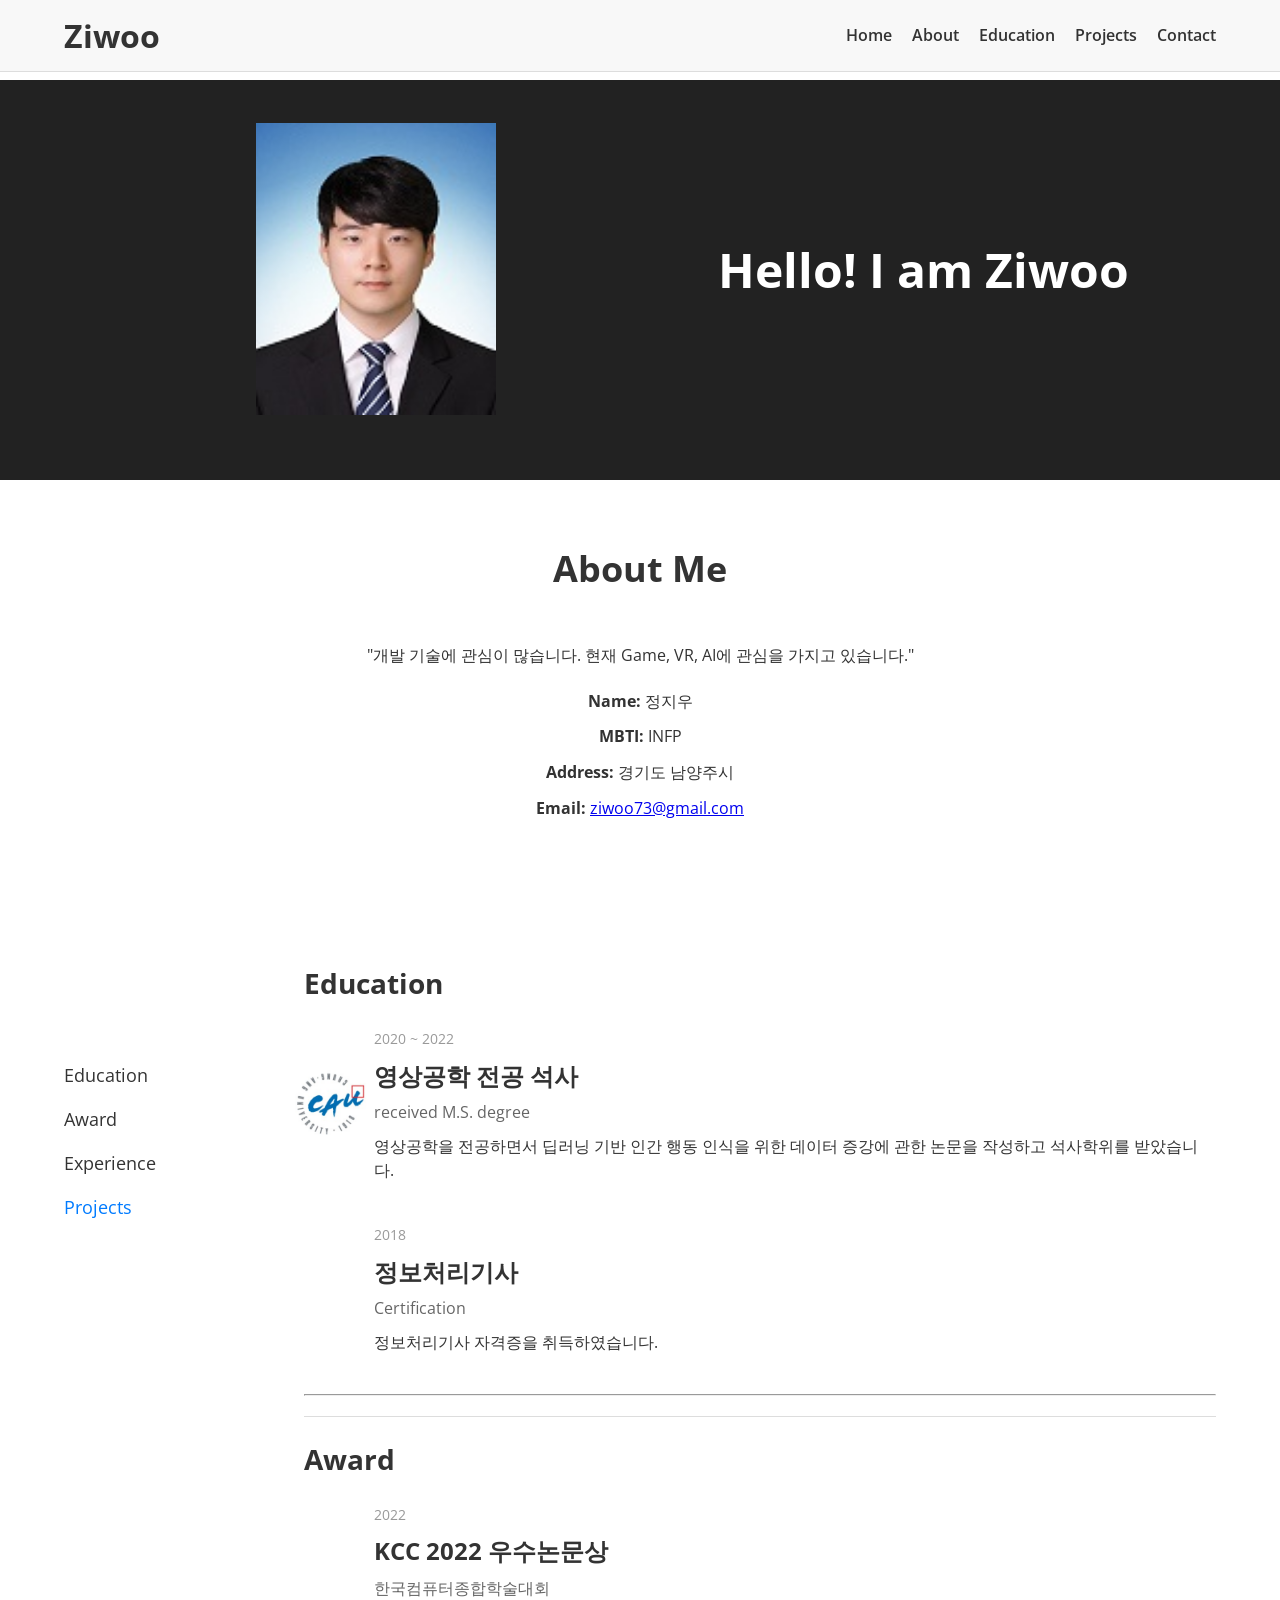
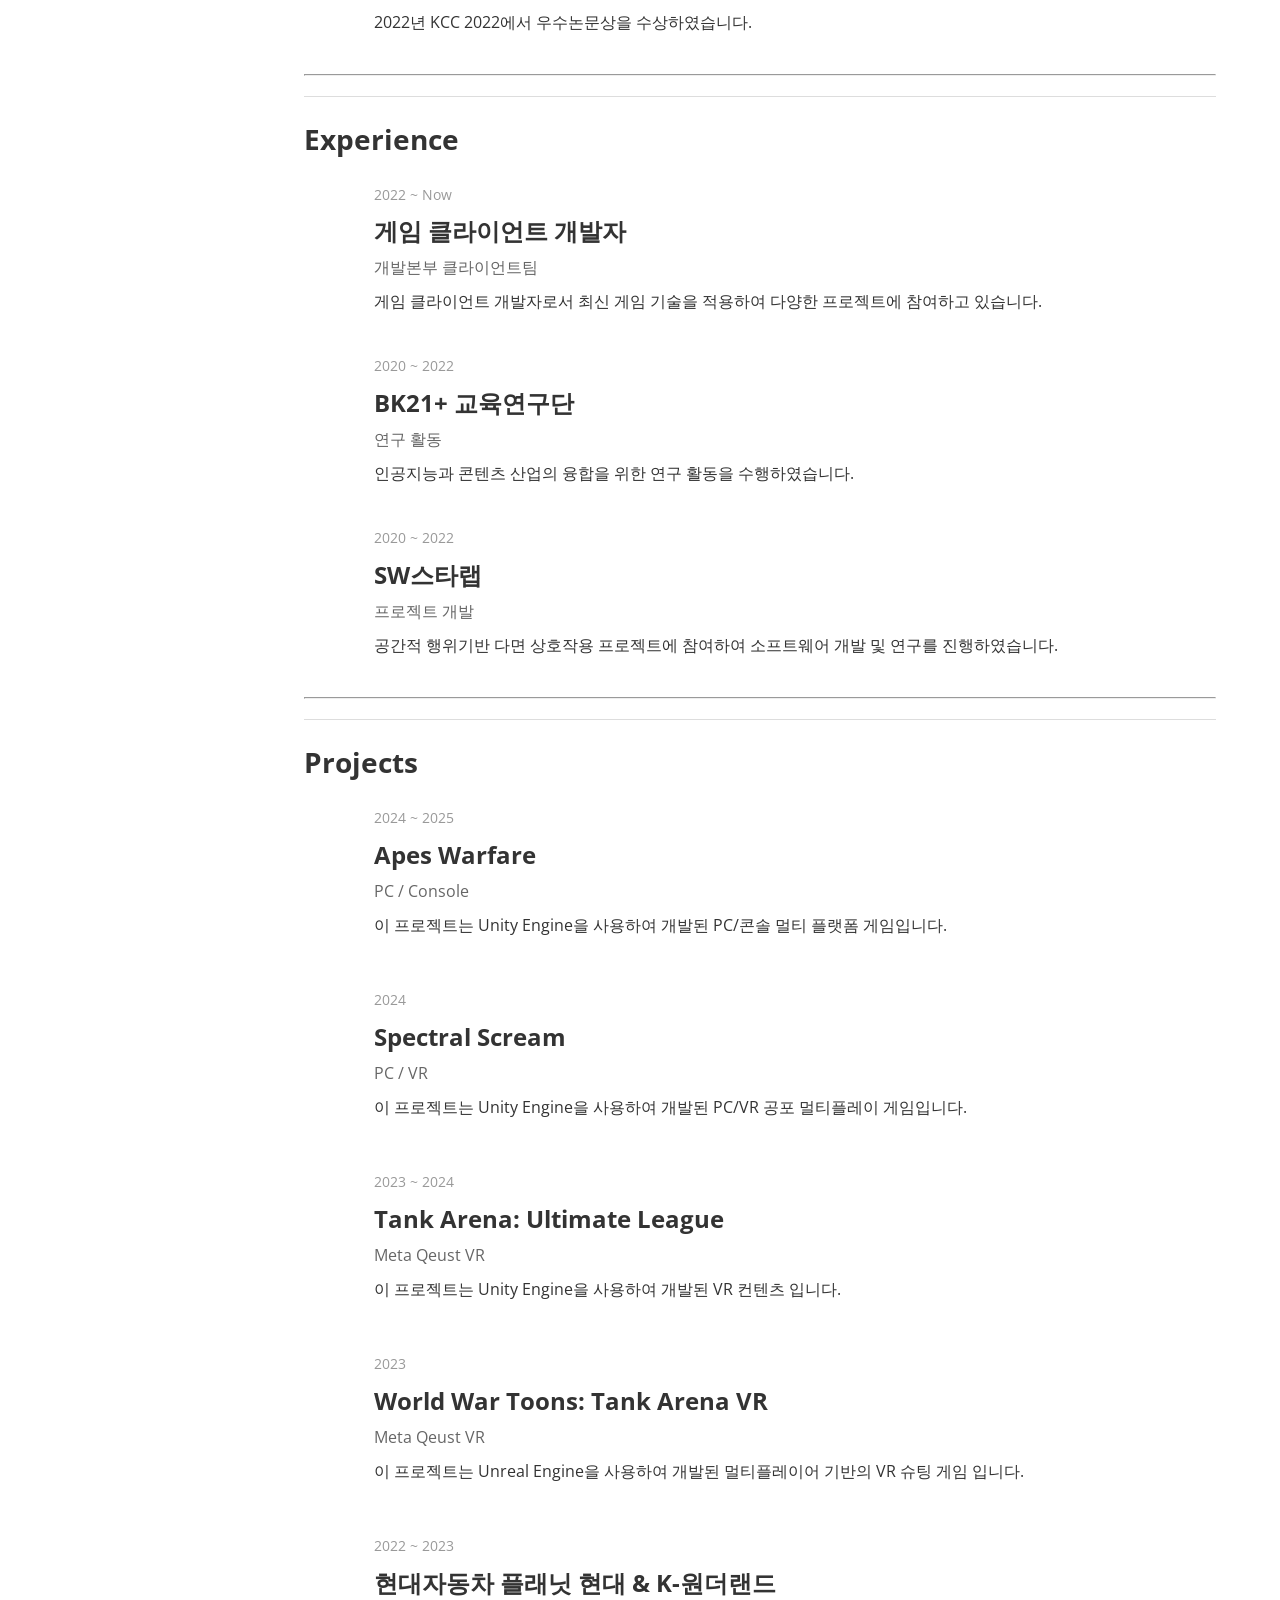
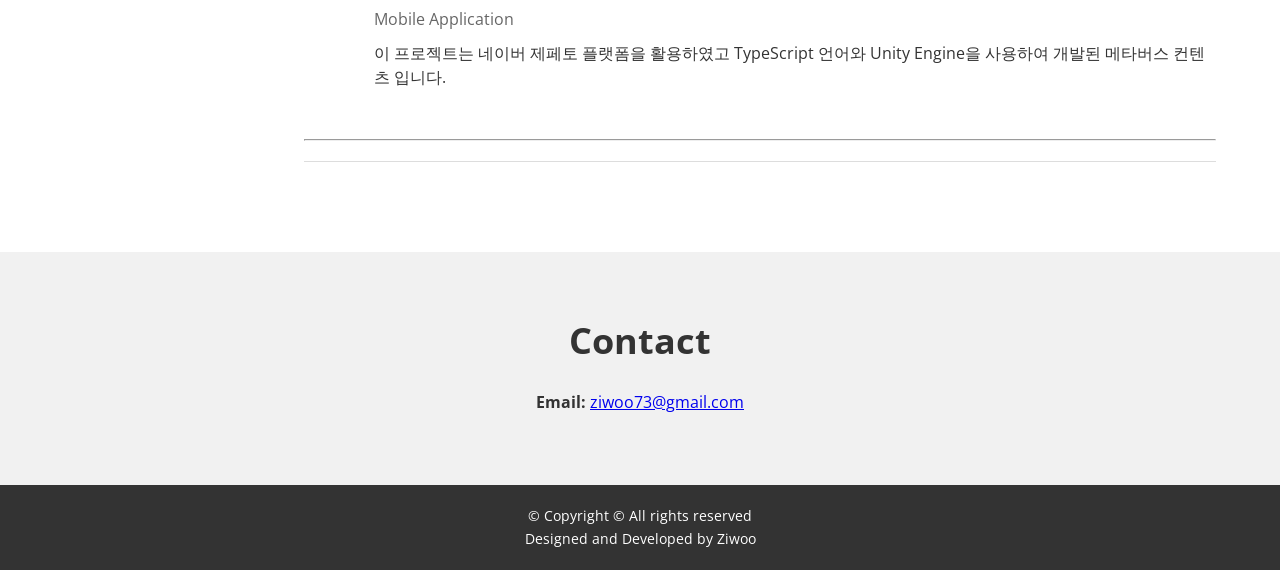
==== index.html @ ca77ef20 "123" ====
<!DOCTYPE html>
<html lang="ko">
<head>
  <meta charset="UTF-8">
  <meta name="viewport" content="width=device-width, initial-scale=1.0">
  <title>Ziwoo - Portfolio</title>
  <!-- Google Fonts -->
  <link href="https://fonts.googleapis.com/css2?family=Open+Sans:wght@400;600;700&display=swap" rel="stylesheet">
  <!-- CSS 파일 링크 -->
  <link rel="stylesheet" href="styles.css">
  <link rel="stylesheet" href="educationsidebar.css">
</head>
<body>
  <!-- 사이트 헤더 -->
  <header class="site-header">
  <div class="container header-container">
    <div class="logo">
      <a href="#home">Ziwoo</a>
    </div>
    <!-- 메뉴 버튼 -->
    <button id="menu-toggle" class="menu-toggle">☰</button>
    <nav class="site-nav">
      <ul>
        <li><a href="#home">Home</a></li>
        <li><a href="#about">About</a></li>
        <li><a href="#education">Education</a></li>
        <li><a href="#projects-content">Projects</a></li>
        <li><a href="#contact">Contact</a></li>
      </ul>
    </nav>
  </div>
</header>

  <!-- Hero 섹션 -->
  <section id="home" class="hero-section">
    <div class="container hero-container">
      <!-- 슬라이드 영역 -->
      <div class="slider" id="slider">
        <div class="slide-track">
          <div class="slide">
            <img src="images/img1.jpg" alt="Slide 1">
          </div>
          <div class="slide">
            <img src="images/img2.jpg" alt="Slide 2">
          </div>
          <div class="slide">
            <img src="images/img1.jpg" alt="Slide 1">
          </div>
          <div class="slide">
            <img src="images/img2.jpg" alt="Slide 2">
          </div>
        </div>
      </div>
      <!-- 텍스트 영역 -->
      <div class="hero-text">
        <h1>Hello! I am Ziwoo</h1>
      </div>
    </div>
  </section>

  <!-- About 섹션 -->
  <section id="about" class="about-section">
    <div class="container">
      <h2>About Me</h2>
      <p>
        <br>
        "개발 기술에 관심이 많습니다. 현재 Game, VR, AI에 관심을 가지고 있습니다."
      </p>
      <ul class="about-details">
        <li><strong>Name:</strong> 정지우</li>
        <li><strong>MBTI:</strong> INFP</li>
        <li><strong>Address:</strong> 경기도 남양주시</li>
        <li><strong>Email:</strong> <a href="mailto:ziwoo73@gmail.com">ziwoo73@gmail.com</a></li>
      </ul>
    </div>
  </section>


<!-- Education 섹션 -->
<section id="education" class="education-section">
  <div class="container resume-section">
    <!-- 왼쪽 사이드바 -->
    <div class="sidebar-wrapper">
    <aside class="sidebar">
      <ul class="nav">
        <li><a href="#education-content" class="active">Education</a></li>
        <li><a href="#award-content">Award</a></li>
        <li><a href="#experience-content">Experience</a></li>
        <!-- <li><a href="#skills-content">Skills</a></li> -->
        <li><a href="#projects-content">Projects</a></li>
      </ul>
    </aside>
  </div>
    <!-- 오른쪽 콘텐츠 영역 -->
    <div class="content">
      <!-- Education 내용 -->
      <div id="education-content" class="section-content active">
        <h3 class="section-title">Education</h3>
        
        <!-- 항목 1: 영상공학 전공 석사 (4줄 구성) -->
        <div class="education-item">
          <div class="education-icon">
            <img src="images/cau_logo.jpg" alt="">
            <i class="fa-solid fa-video"></i>
          </div>
          <div class="education-content">
            <span class="date">2020 ~ 2022</span>
            <h4>영상공학 전공 석사</h4>
            <p class="position">received M.S. degree</p>
            <p>
              영상공학을 전공하면서 딥러닝 기반 인간 행동 인식을 위한 데이터 증강에 관한 논문을 작성하고 석사학위를 받았습니다.
            </p>
          </div>
        </div>
        

        <!-- <div class="education-item">
          <div class="education-icon">
            <i class="fa-solid fa-certificate"></i>
          </div>
          <div class="education-content">
            <span class="date">2019</span>
            <h4>멀티미디어공학 학사</h4>
            <p class="position">received B.S. degree</p>
            <p>멀티미디어공학 학사 학위를 취득하였습니다다.</p>
          </div>
        </div> -->


        <!-- 항목 2: 정보처리기사 (4줄 구성) -->
        <div class="education-item">
          <div class="education-icon">
            <i class="fa-solid fa-certificate"></i>
          </div>
          <div class="education-content">
            <span class="date">2018</span>
            <h4>정보처리기사</h4>
            <p class="position">Certification</p>
            <p>정보처리기사 자격증을 취득하였습니다.</p>
          </div>
        </div>

       

        <hr class="section-divider">
      </div>
      
      <!-- Award 내용 (4줄 구성) -->
      <div id="award-content" class="section-content">
        <h3 class="section-title">Award</h3>
        <div class="award-item">
          <div class="award-icon">
            <i class="fa-solid fa-award"></i>
          </div>
          <div class="award-content">
            <span class="date">2022</span>
            <h4>KCC 2022 우수논문상</h4>
            <p class="position">한국컴퓨터종합학술대회</p>
            <p>2022년 KCC 2022에서 우수논문상을 수상하였습니다.</p>
          </div>
        </div>
        <hr class="section-divider">
      </div>
      
      <!-- Experience 내용 (각 항목 4줄 구성) -->
      <div id="experience-content" class="section-content">
        <h3 class="section-title">Experience</h3>
        
        <!-- 항목 1: 게임 클라이언트 개발자 -->
        <div class="experience-item">
          <div class="experience-icon">
            <i class="fa-solid fa-briefcase"></i>
          </div>
          <div class="experience-content">
            <span class="date">2022 ~ Now</span>
            <h4>게임 클라이언트 개발자</h4>
            <p class="position">개발본부 클라이언트팀</p>
            <p>게임 클라이언트 개발자로서 최신 게임 기술을 적용하여 다양한 프로젝트에 참여하고 있습니다.</p>
          </div>
        </div>
        
        <!-- 항목 2: BK21+ 인공지능-콘텐츠 미래산업 교육연구단 -->
        <div class="experience-item">
          <div class="experience-icon">
            <i class="fa-solid fa-lightbulb"></i>
          </div>
          <div class="experience-content">
            <span class="date">2020 ~ 2022</span>
            <h4>BK21+ 교육연구단</h4>
            <p class="position">연구 활동</p>
            <p>인공지능과 콘텐츠 산업의 융합을 위한 연구 활동을 수행하였습니다.</p>
          </div>
        </div>
        
        <!-- 항목 3: SW스타랩 -->
        <div class="experience-item">
          <div class="experience-icon">
            <i class="fa-solid fa-code"></i>
          </div>
          <div class="experience-content">
            <span class="date">2020 ~ 2022</span>
            <h4>SW스타랩</h4>
            <p class="position">프로젝트 개발</p>
            <p>공간적 행위기반 다면 상호작용 프로젝트에 참여하여 소프트웨어 개발 및 연구를 진행하였습니다.</p>
          </div>
        </div>
        <hr class="section-divider">
      </div>
      
      <!-- Skills 내용 -->
      <!-- <div id="skills-content" class="section-content">
        <h3 class="section-title">Skills</h3>
        <p>Skills 내용 채워넣기...</p>
        <hr class="section-divider">
      </div> -->
      
      <!-- Projects 내용 (임시 프로젝트 항목 5개, 각 4줄 구성) -->
      <div id="projects-content" class="section-content">
        <h3 class="section-title">Projects</h3>
        
        <!-- 프로젝트 1 -->
<div class="project-item">
  <div class="project-icon">
    <!-- <img src="images/cau_logo.jpg" alt="Project 1"> -->
  </div>
  <div class="project-content">
    <span class="date">2024 ~ 2025</span>
    <h4>Apes Warfare</h4>
    <p class="position">PC / Console</p>
    <p>이 프로젝트는 Unity Engine을 사용하여 개발된 PC/콘솔 멀티 플랫폼 게임입니다.</p>
  </div>
</div>

<!-- 프로젝트 2 -->
<div class="project-item">
  <div class="project-icon">
    <!-- <img src="images/cau_logo.jpg" alt="Project 2"> -->
  </div>
  <div class="project-content">
    <span class="date">2024</span>
    <h4>Spectral Scream</h4>
    <p class="position">PC / VR</p>
    <p>이 프로젝트는 Unity Engine을 사용하여 개발된 PC/VR 공포 멀티플레이 게임입니다.</p>
  </div>
</div>

<!-- 프로젝트 3 -->
<div class="project-item">
  <div class="project-icon">
    <!-- <img src="images/cau_logo.jpg" alt="Project 3"> -->
  </div>
  <div class="project-content">
    <span class="date">2023 ~ 2024</span>
    <h4>Tank Arena: Ultimate League</h4>
    <p class="position">Meta Qeust VR</p>
    <p>이 프로젝트는 Unity Engine을 사용하여 개발된 VR 컨텐츠 입니다.</p>
  </div>
</div>

<!-- 프로젝트 4 -->
<div class="project-item">
  <div class="project-icon">
    <!-- <img src="images/cau_logo.jpg" alt="Project 4"> -->
  </div>
  <div class="project-content">
    <span class="date">2023</span>
    <h4>World War Toons: Tank Arena VR</h4>
    <p class="position">Meta Qeust VR</p>
    <p>이 프로젝트는 Unreal Engine을 사용하여 개발된 멀티플레이어 기반의 VR 슈팅 게임 입니다.</p>
  </div>
</div>

<!-- 프로젝트 5 -->
<div class="project-item">
  <div class="project-icon">
    <!-- <img src="images/cau_logo.jpg" alt="Project 5"> -->
  </div>
  <div class="project-content">
    <span class="date">2022 ~ 2023</span>
    <h4>현대자동차 플래닛 현대 & K-원더랜드</h4>
    <p class="position">Mobile Application</p>
    <p>이 프로젝트는 네이버 제페토 플랫폼을 활용하였고 TypeScript 언어와 Unity Engine을 사용하여 개발된 메타버스 컨텐츠 입니다. </p>
  </div> 
</div>

 
        <hr class="section-divider">
      </div>
    </div>
  </div>
</section>





  <!-- Projects 섹션 -->

  <!-- <section id="projects" class="projects-section">
    <div class="container">
      <h2>Projects</h2>
      <article class="project-item">
        <h3>World War Toons : Tank Arena</h3>
        <p>프로젝트 개요 및 주요 역할 설명</p>
        <a href="https://tistory.com" target="_blank" class="project-link">자세히 보기</a>
      </article>
    </div>
  </section> -->

  <!-- Contact 섹션 -->
  <section id="contact" class="contact-section">
    <div class="container">
      <h2>Contact</h2>
      <ul class="contact-details">
        <li><strong>Email:</strong> <a href="mailto:ziwoo73@gmail.com">ziwoo73@gmail.com</a></li>
      </ul>
    </div>
  </section>

  <!-- 사이트 푸터 -->
  <footer class="site-footer">
    <div class="container">
      <p>&copy; Copyright © All rights reserved</p>
      <p>Designed and Developed by Ziwoo</p>
    </div>
  </footer>

  <!-- JavaScript 파일 링크 -->
  <script src="script.js"></script>
</body>
</html>
---- styles.css ----
/* HTML 부드러운 스크롤 */
html {
  scroll-behavior: smooth;
}

/* 기본 리셋 */
* {
  margin: 0;
  padding: 0;
  box-sizing: border-box;
}

body {
  font-family: 'Open Sans', sans-serif;
  line-height: 1.6;
  color: #333;
  background: #fff;
  padding-top: 80px; /* 헤더 높이에 맞게 조정 */

}

:root {
  --bg-color: #fff;
  --text-color: #333;
}
body.dark-mode {
  --bg-color: #333;
  --text-color: #fff;
}



/* 컨테이너: 너비 조정 및 중앙 정렬 */
.container {
  width: 90%;
  max-width: 1200px;
  margin: 0 auto;
}

/* 헤더 스타일 */
.site-header {
  position: fixed;
  top: 0;
  left: 0;
  width: 100%;
  z-index: 1000; /* 다른 요소 위에 표시하기 위해 충분한 z-index 값 지정 */

  background: #f8f8f8;
  padding: 10px 0;
  border-bottom: 1px solid #ddd;
}

.header-container {
  display: flex;
  align-items: center;
  justify-content: space-between;
}

.logo a {
  font-size: 32px; /* 홈 버튼 글씨 크기 증가 */
  font-weight: bold;
  color: #333;
  text-decoration: none;
}

.site-nav ul {
  list-style: none;
  display: flex;
  gap: 20px;
}

.site-nav ul li a {
  text-decoration: none;
  color: #333;
  font-weight: 600;
  transition: color 0.3s;
}

.site-nav ul li a:hover {
  color: #007BFF;
}

/* Hero 섹션 */
.hero-section {
  background: #222;
  height: 400px;  /* Hero 섹션 높이 */
  position: relative;
  overflow: hidden;
}

.hero-container {
  display: flex;
  align-items: center;
  justify-content: space-between;
  flex-wrap: wrap;
  height: 100%;
}

.hero-wrap {
  position: relative;
  width: 100%;
  height: 100vh;           /* 뷰포트 높이 만큼 */
  background-size: cover;  /* 배경 이미지를 뷰포트에 맞게 확대/축소 */
  background-position: center;
  background-repeat: no-repeat;
}

.hero-wrap .overlay {
  position: absolute;
  top: 0;
  left: 0;
  width: 100%;
  height: 100%;
  background: rgba(0,0,0,0.5); /* 오버레이 효과, 필요에 따라 조정 */
}

.js-fullheight {
  height: 100vh; /* 스크립트로 설정되는 경우에도 전체 뷰포트 높이 적용 */
}



/* 슬라이더 영역 */
.slider {
  display: flex;
  align-items: center;    /* 수직 중앙 정렬 */
  width: 250px;
  height: 100%;           /* Hero 섹션 높이(500px)에 맞춤 */
  overflow: hidden;
  position: relative;
  margin: 0 auto;
}

/* 슬라이드 트랙: 4개의 슬라이드를 가로로 배치 */
.slide-track {
  display: flex;
  width: calc(300px * 4);
  transition: transform 0.5s ease-in-out;
}

/* 각 슬라이드 */
.slide {
  display: flex;
  align-items: center;   /* 세로 중앙 정렬 */
  width: 300px;
  height: 100%;
  flex-shrink: 0;
}




.slide img {
  display: block;
  width: 80%;
  height: 80%;
  object-fit: cover;  /* 이미지 비율 유지하며 영역 채움 */
}
 
/* Hero 텍스트 영역 */

.hero-text {
  flex: 1 1 45%;
  max-width: 45%;
  padding: 20px;
  /* 추가: 텍스트 영역 내부에서도 세로 중앙 정렬 */
  display: flex;
  flex-direction: column;
  justify-content: center;
  text-align: left; /* 필요하면 center로 변경 가능 */
  /* 만약 창이 작아져도 최소 높이를 유지하고 싶다면: */
  min-height: 300px;
}


.hero-text h1 {
  font-size: 48px;
  margin-bottom: 20px;
  color: #fff;
}

.hero-text p {
  font-size: 20px;
  color: #fff;
}

/* About 섹션 */
.about-section {
  padding: 60px 0;
  background: #fff;
}

.about-section h2 {
  font-size: 36px;
  margin-bottom: 20px;
  text-align: center;
}

.about-section p {
  text-align: center;
  max-width: 800px;
  margin: 0 auto 20px;
}

.about-details {
  list-style: none;
  margin-top: 20px;
  text-align: center;
}

.about-details li {
  margin-bottom: 10px;
}

/* Education 섹션 */


.education-section {
  padding: 10px 0;
  background: #fff;
}
.education-item {
  display: flex;
  margin-bottom: 40px;
}
.education-icon {
  flex: 0 0 50px;
  font-size: 32px;
  color: #007BFF;
  display: flex;
  align-items: center;
  justify-content: center;
  margin-right: 20px;
}
.education-content .date {
  font-size: 14px;
  color: #999;
}
.education-content h3 {
  margin: 5px 0;
  font-size: 24px;
}
.education-content .position {
  font-size: 16px;
  color: #666;
  margin-bottom: 10px;
}
.education-content p {
  font-size: 16px;
  line-height: 1.5;
}

/* Projects 섹션 */
.projects-section {
  padding: 60px 0;
  background: #fff;
  text-align: center;
}

.projects-section h2 {
  font-size: 36px;
  margin-bottom: 20px;
  text-align: center;
}

.project-item {
  margin-bottom: 40px;
}

.project-item h3 {
  margin-bottom: 10px;
}

.project-item p {
  margin-bottom: 10px;
}

.project-link {
  color: #007BFF;
  text-decoration: none;
  font-weight: bold;
  transition: color 0.3s;
}

.project-link:hover {
  color: #0056b3;
}

/* Contact 섹션 */
.contact-section {
  padding: 60px 0;
  background: #f1f1f1;
  text-align: center;
}

.contact-section h2 {
  font-size: 36px;
  margin-bottom: 20px;
  text-align: center;
}

.contact-details {
  list-style: none;
  margin: 0 auto;
  text-align: center;
}

.contact-details li {
  margin-bottom: 10px;
}

/* Footer 스타일 */
.site-footer {
  background: #333;
  color: #fff;
  text-align: center;
  padding: 20px 0;
  font-size: 14px;
}

.site-footer a {
  color: #fff;
  text-decoration: underline;
}

/* 토글 메뉴 */
.menu-toggle {
  display: none;
  background: none;
  border: none;
  font-size: 28px;
  cursor: pointer;
}

/* 반응형 디자인 */
@media (max-width: 768px) {
  .header-container {
    flex-direction: row;
    gap: 10px;
    align-items: center; /* 수직 중앙 정렬 추가 */
    justify-content: space-between; /* 좌우 정렬 */
  }
  .site-nav ul {
    display: none;
    flex-direction: column;
    align-items: center;
    background: #fff;
    position: absolute;
    top: 60px; /* 헤더 높이에 맞춰 조정 */
    right: 0;
    width: 200px; /* 필요에 따라 조정 */
    padding: 10px;
    box-shadow: 0 2px 5px rgba(0, 0, 0, 0.1);
  }
  .hero-container {
    flex-direction: column;
  }
  .slider, .hero-text {
    max-width: 100%;
    text-align: center;
  }
  .hero-text h1 {
    font-size: 36px;
  }
  .hero-text p {
    font-size: 18px;
  }

  .hero-wrap h1 {
    font-size: 28px; /* 모바일에 맞게 폰트 크기 조정 */
  }
  .hero-wrap h2 {
    font-size: 20px;
  }

  .site-nav ul {
    display: none;
    flex-direction: column;
    gap: 10px;
    background: #fff;
    position: absolute;
    top: 60px; /* 헤더 높이에 맞춰 조정 */
    right: 0;
    width: 200px; /* 필요에 따라 조정 */
    padding: 10px;
    box-shadow: 0 2px 5px rgba(0, 0, 0, 0.1);
  }
  
  /* 햄버거 버튼 보이기 */
  .menu-toggle {
    margin-left: auto; /* 버튼을 오른쪽으로 밀어냅니다 */

    display: block;
  }
  
  /* 메뉴 활성화 상태 */
  .site-nav ul.active {
    display: flex;
  }
}
---- educationsidebar.css ----
/* 전체 컨테이너 레이아웃 */
.resume-section {
  display: flex;
  gap: 40px;
  padding: 60px 0;
}

/* 왼쪽 사이드바 */
.sidebar {
  position: static;
  transition: top 0.5s ease;
}

.sidebar-wrapper {
  flex: 0 0 200px;
  position: relative;
  margin-top: 100px; /* 헤더 높이만큼 여백 추가 */
}

.sidebar .nav {
  list-style: none;
  padding: 0;
}

.sidebar .nav li {
  margin-bottom: 15px;
}

.sidebar .nav li a {
  text-decoration: none;
  font-size: 18px;
  color: #333;
  transition: color 0.3s;
}

.sidebar .nav li a.active,
.sidebar .nav li a:hover {
  color: #007BFF;
}


/* 오른쪽 콘텐츠 영역 */
.content {
  flex: 1;
}

/* 탭 전환을 위해 기본적으로 섹션 숨김 */
.section-content {
  border-bottom: 1px solid #ddd;
  padding-bottom: 20px;  /* 구분선 위에 여백 추가 */
  margin-bottom: 20px;   /* 아래 콘텐츠와의 간격 */
}

/* 활성화된 섹션 표시 */
.section-content.active {
  display: block;
}

/* Education, Award, Experience 등 공통 아이템 스타일 */
.education-item,
.award-item,
.experience-item,
.project-item {
  display: flex;
  align-items: flex-start;
  margin-bottom: 40px;
}

/* Education 아이콘, Award 아이콘, Experience 아이콘, Project 아이콘 */
/* .education-icon, */
.award-icon,
.experience-icon,
.project-icon {
  flex: 0 0 50px;
  font-size: 32px;
  color: #007BFF;
  display: flex;
  align-items: center;
  justify-content: center;
  margin-right: 20px;
}

.education-item {
  display: flex;
  align-items: center; /* ✅ 아이콘과 텍스트 수직 정렬 */
}

.education-icon {
  width: 100px; /* ✅ 너비 고정 */
  height: 100px; /* ✅ 높이 고정 */
  display: flex;
  align-items: center;
  justify-content: center;
  position: relative; /* ✅ 내부 아이콘과 이미지 정렬을 위한 상대 위치 */
  flex-shrink: 0; /* ✅ 부모 요소 크기 유지 (축소되지 않도록) */
}

.education-icon img {
  width: 80px; /* ✅ 로고 크기 증가 */
  height: auto; /* ✅ 원본 비율 유지 */
  position: absolute;
  top: 50%;
  left: 50%;
  transform: translate(-50%, -50%);
}

.education-icon i {
  font-size: 50px; /* ✅ 아이콘 크기 증가 */
  position: absolute;
  top: 50%;
  left: 50%;
  transform: translate(-50%, -50%);
}


/* 날짜, 제목, 기타 설명 스타일 */
/* Education, Award, Experience */
.education-content .date,
.award-content .date,
.experience-content .date {
  font-size: 14px;
  color: #999;
}

.education-content h4,
.award-content h4,
.experience-content h4 {
  margin: 5px 0;
  font-size: 24px;
}

.education-content .position,
.award-content .position,
.experience-content .position {
  font-size: 16px;
  color: #666;
  margin-bottom: 10px;
}

.education-content p,
.award-content p,
.experience-content p {
  font-size: 16px;
  line-height: 1.5;
}

/* Project 콘텐츠 스타일 */
.project-content .date {
  font-size: 14px;
  color: #999;
}

.project-content h4 {
  margin: 5px 0;
  font-size: 24px;
}

.project-content .position {
  font-size: 16px;
  color: #666;
  margin-bottom: 10px;
}

.project-content p {
  font-size: 16px;
  line-height: 1.5;
}

/* 섹션 타이틀 */
.section-title {
  font-size: 28px;
  margin-bottom: 20px;
  text-align: left;
}



@media (max-width: 768px) {
  /* resume-section의 flex 방향을 column으로 변경 */
  .resume-section {
    flex-direction: column;
  }
  /* 사이드바 래퍼를 먼저 나오도록 order 설정 및 폭 100% */
  .sidebar-wrapper {
    order: -1; /* 콘텐츠보다 먼저 나오도록 */
    width: 100%;
    margin-top: 0; /* 필요 시 조정 */
  }
  /* 콘텐츠 영역도 폭 100% */
  .content {
    width: 100%;
  }
  /* 모바일에서는 fixed 포지션 제거 (원래 문서 흐름대로) */
  .sidebar {
    position: static;
    top: auto;
  }
  .education-icon img {
    width: 60px;  /* ✅ 모바일에서는 더 작은 크기로 조정 */
    top: 15px;     /* ✅ 위치 조정 */
  }
}
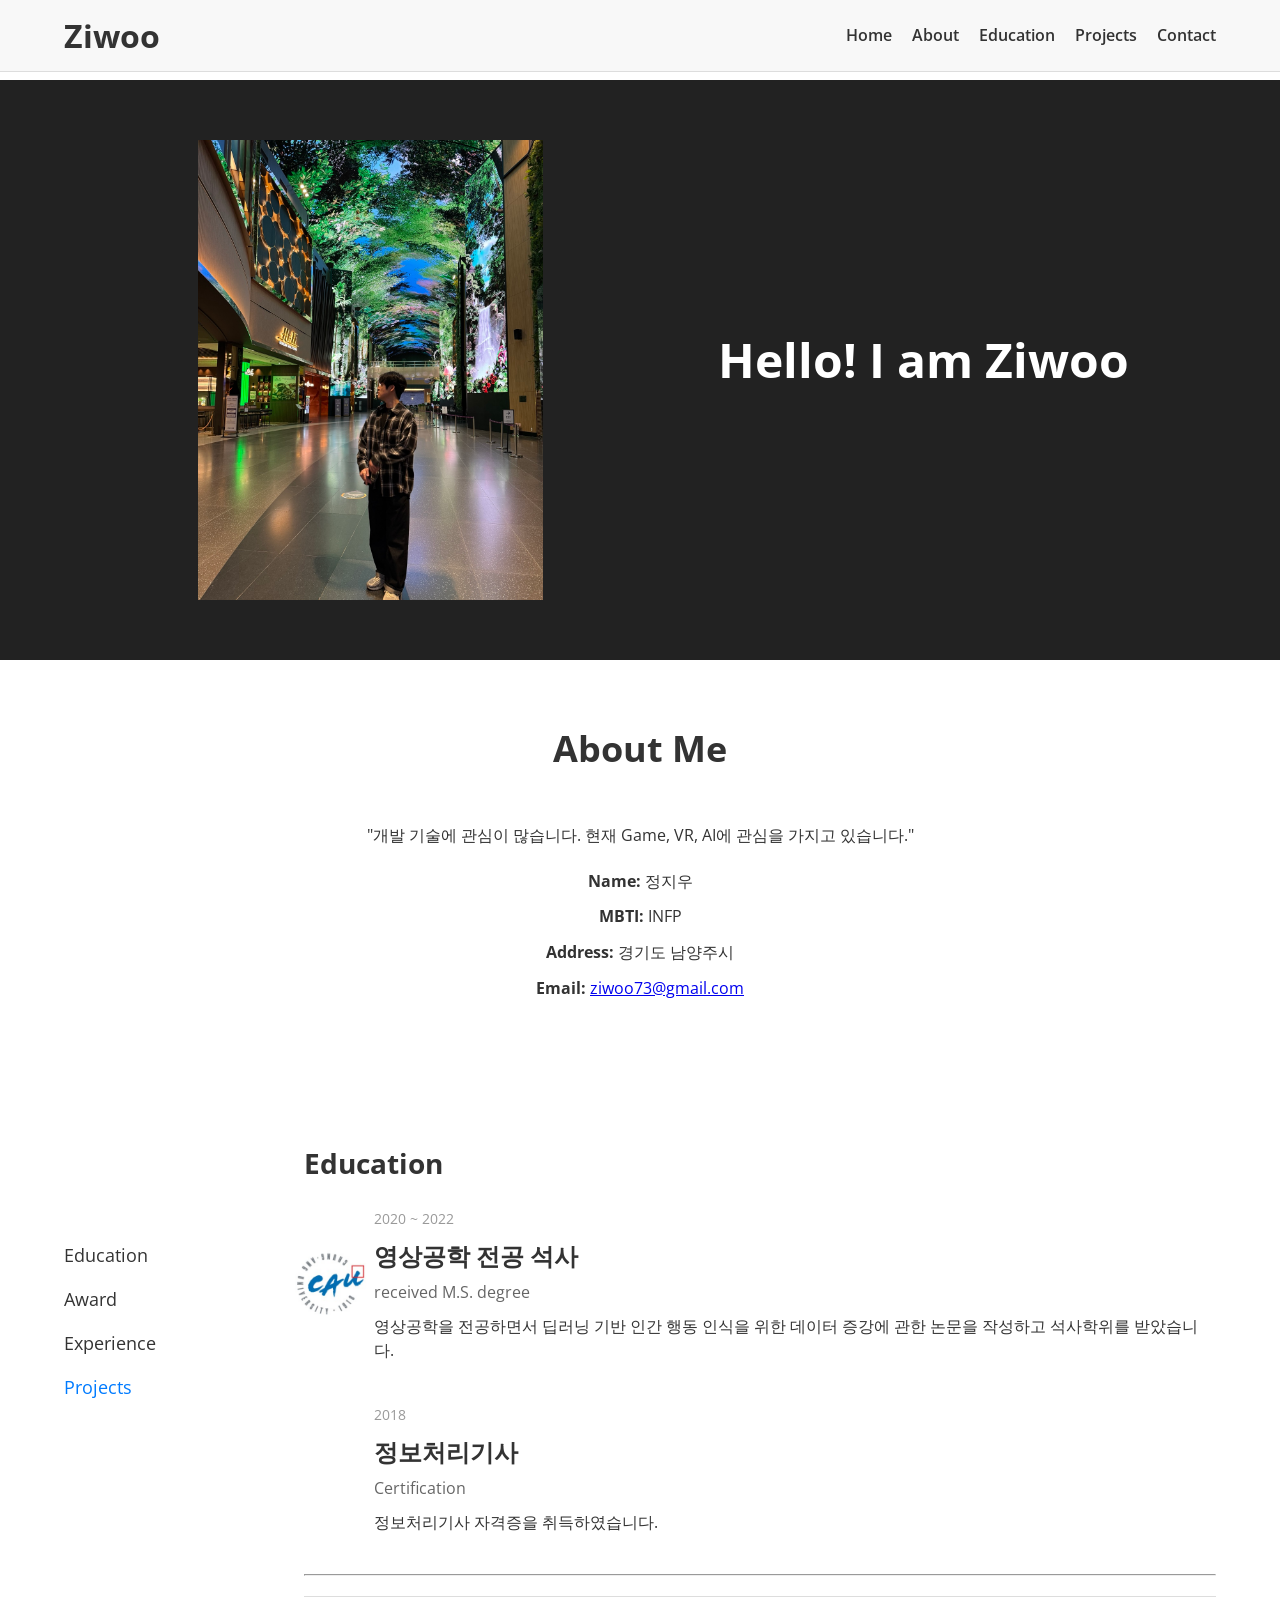
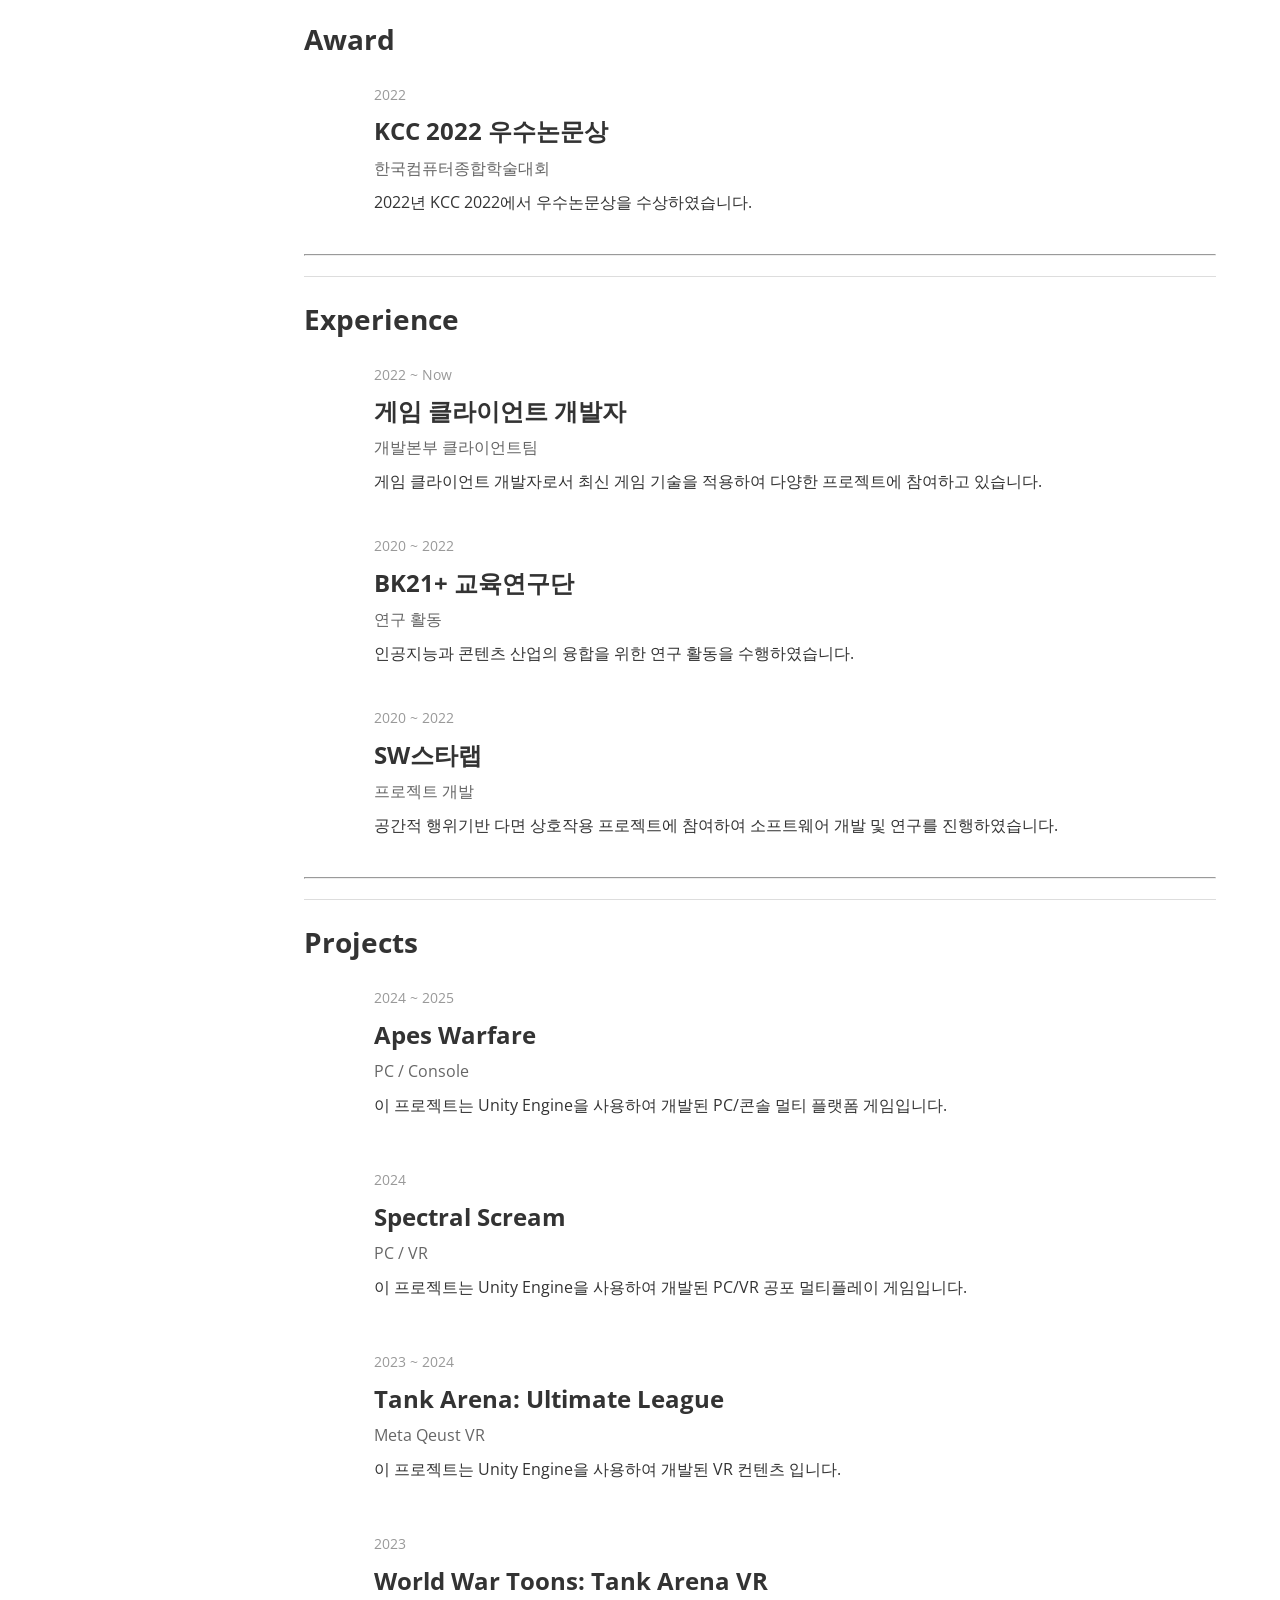
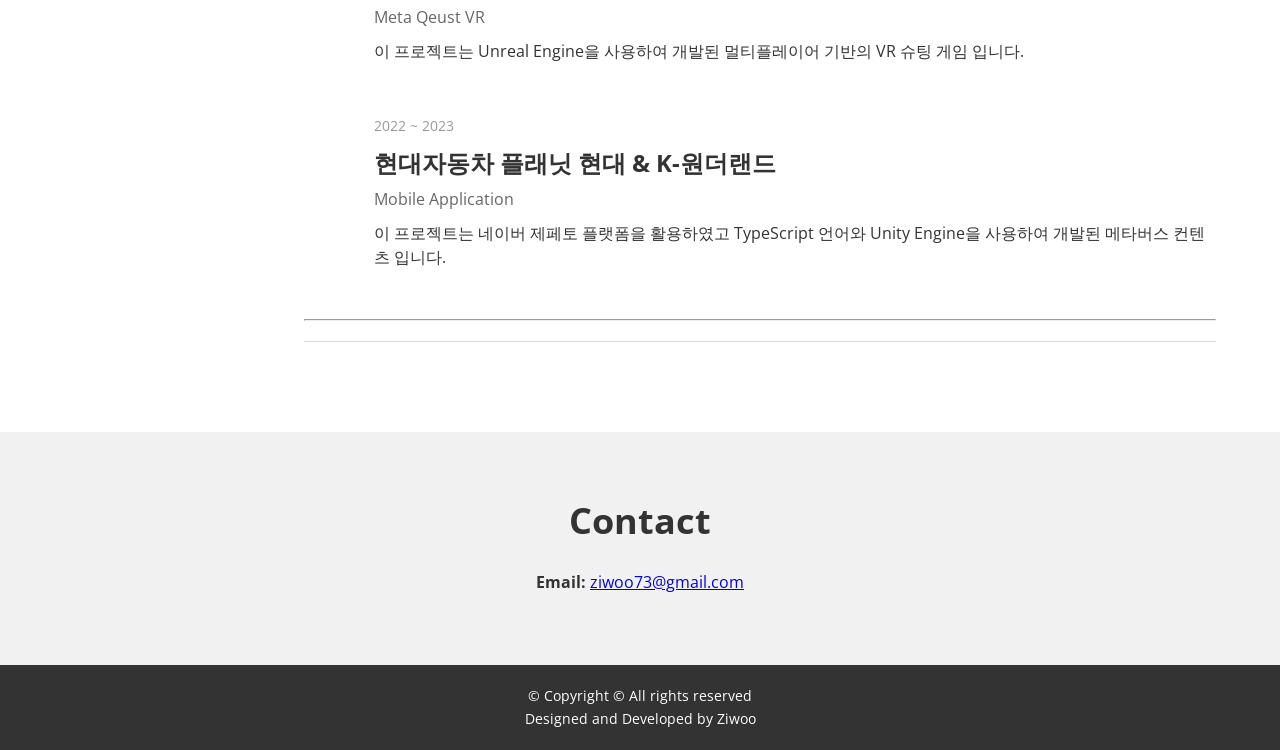
==== commit ebb9b673: "Update index.html changed img" ====
--- a/index.html
+++ b/index.html
@@ -38,16 +38,16 @@
       <div class="slider" id="slider">
         <div class="slide-track">
           <div class="slide">
-            <img src="images/img1.jpg" alt="Slide 1">
+            <img src="images/img3.jpg" alt="Slide 1">
           </div>
           <div class="slide">
-            <img src="images/img2.jpg" alt="Slide 2">
+            <img src="images/img4.jpg" alt="Slide 2">
           </div>
           <div class="slide">
-            <img src="images/img1.jpg" alt="Slide 1">
+            <img src="images/img3.jpg" alt="Slide 1">
           </div>
           <div class="slide">
-            <img src="images/img2.jpg" alt="Slide 2">
+            <img src="images/img4.jpg" alt="Slide 2">
           </div>
         </div>
       </div>
--- a/styles.css
+++ b/styles.css
@@ -83,9 +83,11 @@
 /* Hero 섹션 */
 .hero-section {
   background: #222;
-  height: 400px;  /* Hero 섹션 높이 */
+  min-height: 400px;  /* 최소 높이로 변경 */
+  height: auto;       /* 자동 높이 조정 */
   position: relative;
   overflow: hidden;
+  padding: 40px 0;    /* 상하 패딩 추가 */
 }
 
 .hero-container {
@@ -93,7 +95,8 @@
   align-items: center;
   justify-content: space-between;
   flex-wrap: wrap;
-  height: 100%;
+  min-height: 320px;  /* 최소 높이 설정 */
+  gap: 20px;          /* 요소 간 간격 추가 */
 }
 
 .hero-wrap {
@@ -123,38 +126,41 @@
 /* 슬라이더 영역 */
 .slider {
   display: flex;
-  align-items: center;    /* 수직 중앙 정렬 */
-  width: 250px;
-  height: 100%;           /* Hero 섹션 높이(500px)에 맞춤 */
+  align-items: center;
+  width: 400px; /* 웹 버전 너비 증가 */
+  height: 500px; /* 웹 버전 높이 증가 */
   overflow: hidden;
   position: relative;
   margin: 0 auto;
 }
 
-/* 슬라이드 트랙: 4개의 슬라이드를 가로로 배치 */
+/* 슬라이드 트랙 */
 .slide-track {
   display: flex;
-  width: calc(300px * 4);
+  position: relative;
+  left: 0;
+  height: 100%;
   transition: transform 0.5s ease-in-out;
 }
 
 /* 각 슬라이드 */
 .slide {
-  display: flex;
-  align-items: center;   /* 세로 중앙 정렬 */
-  width: 300px;
   height: 100%;
-  flex-shrink: 0;
-}
-
-
-
+  flex: 0 0 auto;
+  display: flex;
+  align-items: center;
+  justify-content: center;
+  padding: 10px;
+}
 
 .slide img {
-  display: block;
-  width: 80%;
-  height: 80%;
-  object-fit: cover;  /* 이미지 비율 유지하며 영역 채움 */
+  max-width: calc(100% - 20px);
+  max-height: calc(100% - 20px);
+  width: auto;
+  height: auto;
+  object-fit: contain;
+  min-width: 300px; /* 최소 너비 설정 */
+  min-height: 400px; /* 최소 높이 설정 */
 }
  
 /* Hero 텍스트 영역 */
@@ -169,19 +175,24 @@
   justify-content: center;
   text-align: left; /* 필요하면 center로 변경 가능 */
   /* 만약 창이 작아져도 최소 높이를 유지하고 싶다면: */
-  min-height: 300px;
+  min-height: 200px;
+  word-wrap: break-word; /* 긴 텍스트 줄바꿈 */
+  overflow-wrap: break-word; /* 모던 브라우저 지원 */
 }
 
 
 .hero-text h1 {
-  font-size: 48px;
+  font-size: clamp(24px, 5vw, 48px); /* 반응형 폰트 크기 */
   margin-bottom: 20px;
   color: #fff;
+  line-height: 1.2; /* 줄 간격 조정 */
+  word-break: keep-all; /* 한글 단어 단위 줄바꿈 */
 }
 
 .hero-text p {
-  font-size: 20px;
+  font-size: clamp(16px, 3vw, 20px); /* 반응형 폰트 크기 */
   color: #fff;
+  line-height: 1.4;
 }
 
 /* About 섹션 */
@@ -340,6 +351,7 @@
     align-items: center; /* 수직 중앙 정렬 추가 */
     justify-content: space-between; /* 좌우 정렬 */
   }
+  
   .site-nav ul {
     display: none;
     flex-direction: column;
@@ -352,44 +364,43 @@
     padding: 10px;
     box-shadow: 0 2px 5px rgba(0, 0, 0, 0.1);
   }
+  
   .hero-container {
     flex-direction: column;
-  }
+    gap: 30px; /* 요소 간 간격 증가 */
+    padding: 20px 0; /* 상하 패딩 추가 */
+  }
+  
   .slider, .hero-text {
     max-width: 100%;
     text-align: center;
   }
+  
+  .hero-text {
+    min-height: auto; /* 모바일에서는 최소 높이 제거 */
+    padding: 10px;
+  }
+  
   .hero-text h1 {
-    font-size: 36px;
-  }
+    font-size: clamp(28px, 8vw, 36px); /* 더 작은 화면에서도 적절한 크기 */
+    margin-bottom: 15px;
+  }
+  
   .hero-text p {
-    font-size: 18px;
+    font-size: clamp(14px, 4vw, 18px);
   }
 
   .hero-wrap h1 {
     font-size: 28px; /* 모바일에 맞게 폰트 크기 조정 */
   }
+  
   .hero-wrap h2 {
     font-size: 20px;
-  }
-
-  .site-nav ul {
-    display: none;
-    flex-direction: column;
-    gap: 10px;
-    background: #fff;
-    position: absolute;
-    top: 60px; /* 헤더 높이에 맞춰 조정 */
-    right: 0;
-    width: 200px; /* 필요에 따라 조정 */
-    padding: 10px;
-    box-shadow: 0 2px 5px rgba(0, 0, 0, 0.1);
   }
   
   /* 햄버거 버튼 보이기 */
   .menu-toggle {
     margin-left: auto; /* 버튼을 오른쪽으로 밀어냅니다 */
-
     display: block;
   }
   
@@ -398,3 +409,90 @@
     display: flex;
   }
 }
+
+/* 더 작은 화면을 위한 추가 반응형 */
+@media (max-width: 480px) {
+  .hero-section {
+    min-height: 350px;
+    padding: 20px 0;
+  }
+  
+  .hero-container {
+    gap: 20px;
+    padding: 15px 0;
+  }
+  
+  .hero-text h1 {
+    font-size: clamp(24px, 10vw, 32px);
+    line-height: 1.1;
+  }
+  
+  .hero-text p {
+    font-size: clamp(12px, 5vw, 16px);
+  }
+  
+  .slider {
+    width: clamp(150px, 60vw, 200px);
+    min-height: 150px;
+  }
+  
+  .container {
+    width: 95%; /* 더 작은 화면에서는 여백 줄임 */
+  }
+}
+
+/* 태블릿 화면을 위한 반응형 */
+@media (min-width: 769px) and (max-width: 1024px) {
+  .hero-text h1 {
+    font-size: clamp(32px, 4vw, 42px);
+  }
+  
+  .hero-text p {
+    font-size: clamp(16px, 2vw, 18px);
+  }
+  
+  .slider {
+    width: 280px;
+    height: 380px;
+  }
+  
+  .slide-track {
+    width: 1120px; /* 280px * 4 */
+  }
+  
+  .slide {
+    width: 280px;
+    height: 380px;
+  }
+  
+  .slide img {
+    width: 260px;
+    height: 360px;
+  }
+}
+
+/* 태블릿 화면 */
+@media (min-width: 769px) and (max-width: 1024px) {
+  .slider {
+    width: 280px;
+    height: 380px;
+  }
+  
+  .slide img {
+    min-width: 240px;
+    min-height: 340px;
+  }
+}
+
+/* 모바일 화면 */
+@media (max-width: 768px) {
+  .slider {
+    width: 240px;
+    height: 340px;
+  }
+  
+  .slide img {
+    min-width: 200px;
+    min-height: 300px;
+  }
+}
--- a/educationsidebar.css
+++ b/educationsidebar.css
@@ -179,24 +179,123 @@
   /* resume-section의 flex 방향을 column으로 변경 */
   .resume-section {
     flex-direction: column;
-  }
+    gap: 20px;
+    padding: 30px 0;
+  }
+  
   /* 사이드바 래퍼를 먼저 나오도록 order 설정 및 폭 100% */
   .sidebar-wrapper {
     order: -1; /* 콘텐츠보다 먼저 나오도록 */
     width: 100%;
     margin-top: 0; /* 필요 시 조정 */
   }
+  
   /* 콘텐츠 영역도 폭 100% */
   .content {
     width: 100%;
   }
+  
   /* 모바일에서는 fixed 포지션 제거 (원래 문서 흐름대로) */
   .sidebar {
     position: static;
     top: auto;
   }
+  
   .education-icon img {
     width: 60px;  /* ✅ 모바일에서는 더 작은 크기로 조정 */
     top: 15px;     /* ✅ 위치 조정 */
   }
+  
+  /* 모바일에서 텍스트 크기 조정 */
+  .education-content h4,
+  .award-content h4,
+  .experience-content h4,
+  .project-content h4 {
+    font-size: clamp(18px, 5vw, 24px);
+  }
+  
+  .education-content p,
+  .award-content p,
+  .experience-content p,
+  .project-content p {
+    font-size: clamp(14px, 4vw, 16px);
+  }
+  
+  .section-title {
+    font-size: clamp(22px, 6vw, 28px);
+  }
+  
+  /* 모바일에서 아이템 간격 조정 */
+  .education-item,
+  .award-item,
+  .experience-item,
+  .project-item {
+    margin-bottom: 30px;
+  }
+}
+
+/* 더 작은 화면을 위한 추가 반응형 */
+@media (max-width: 480px) {
+  .resume-section {
+    padding: 20px 0;
+    gap: 15px;
+  }
+  
+  .education-icon {
+    width: 80px;
+    height: 80px;
+  }
+  
+  .education-icon img {
+    width: 50px;
+  }
+  
+  .education-icon i {
+    font-size: 40px;
+  }
+  
+  .award-icon,
+  .experience-icon,
+  .project-icon {
+    flex: 0 0 40px;
+    font-size: 28px;
+    margin-right: 15px;
+  }
+  
+  .education-content h4,
+  .award-content h4,
+  .experience-content h4,
+  .project-content h4 {
+    font-size: clamp(16px, 6vw, 20px);
+  }
+  
+  .education-content p,
+  .award-content p,
+  .experience-content p,
+  .project-content p {
+    font-size: clamp(12px, 4vw, 14px);
+  }
+  
+  .section-title {
+    font-size: clamp(20px, 7vw, 24px);
+  }
+}
+
+/* 태블릿 화면을 위한 반응형 */
+@media (min-width: 769px) and (max-width: 1024px) {
+  .resume-section {
+    gap: 30px;
+    padding: 40px 0;
+  }
+  
+  .sidebar-wrapper {
+    flex: 0 0 180px;
+  }
+  
+  .education-content h4,
+  .award-content h4,
+  .experience-content h4,
+  .project-content h4 {
+    font-size: clamp(20px, 3vw, 24px);
+  }
 }
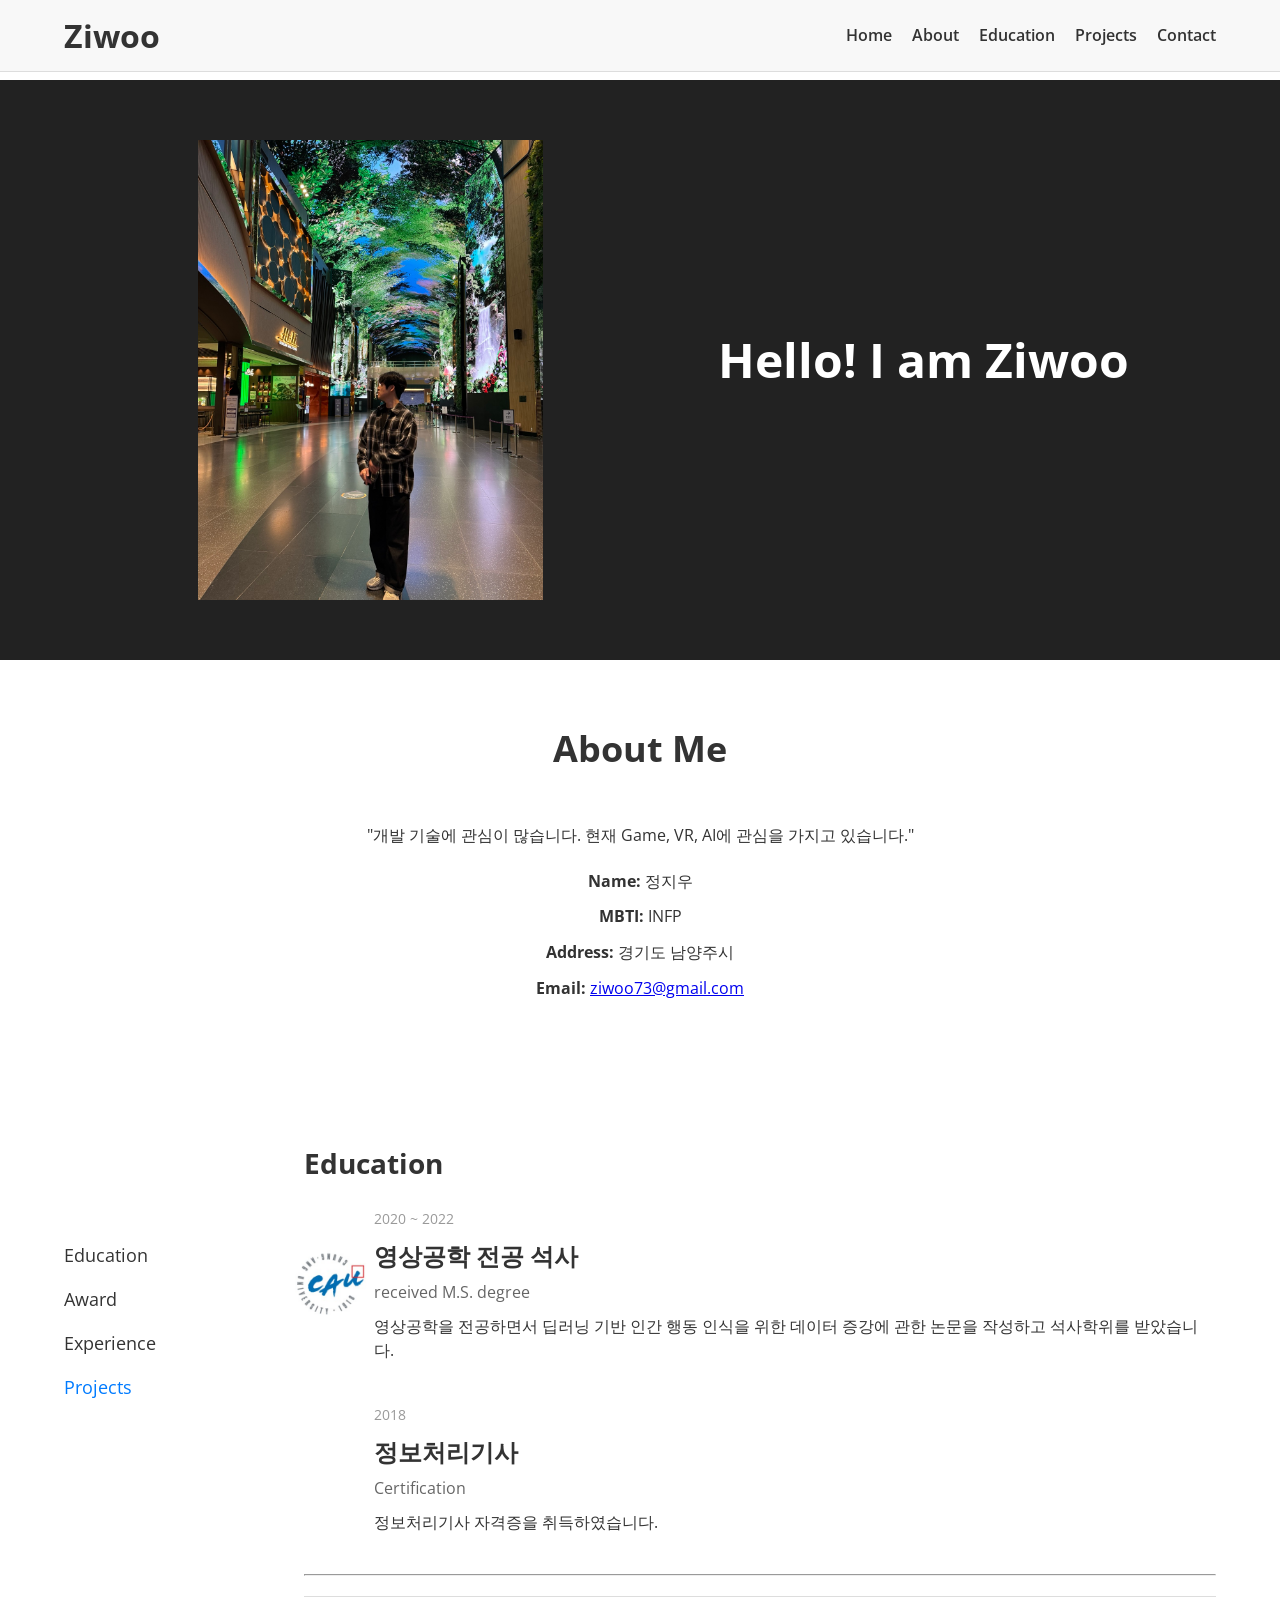
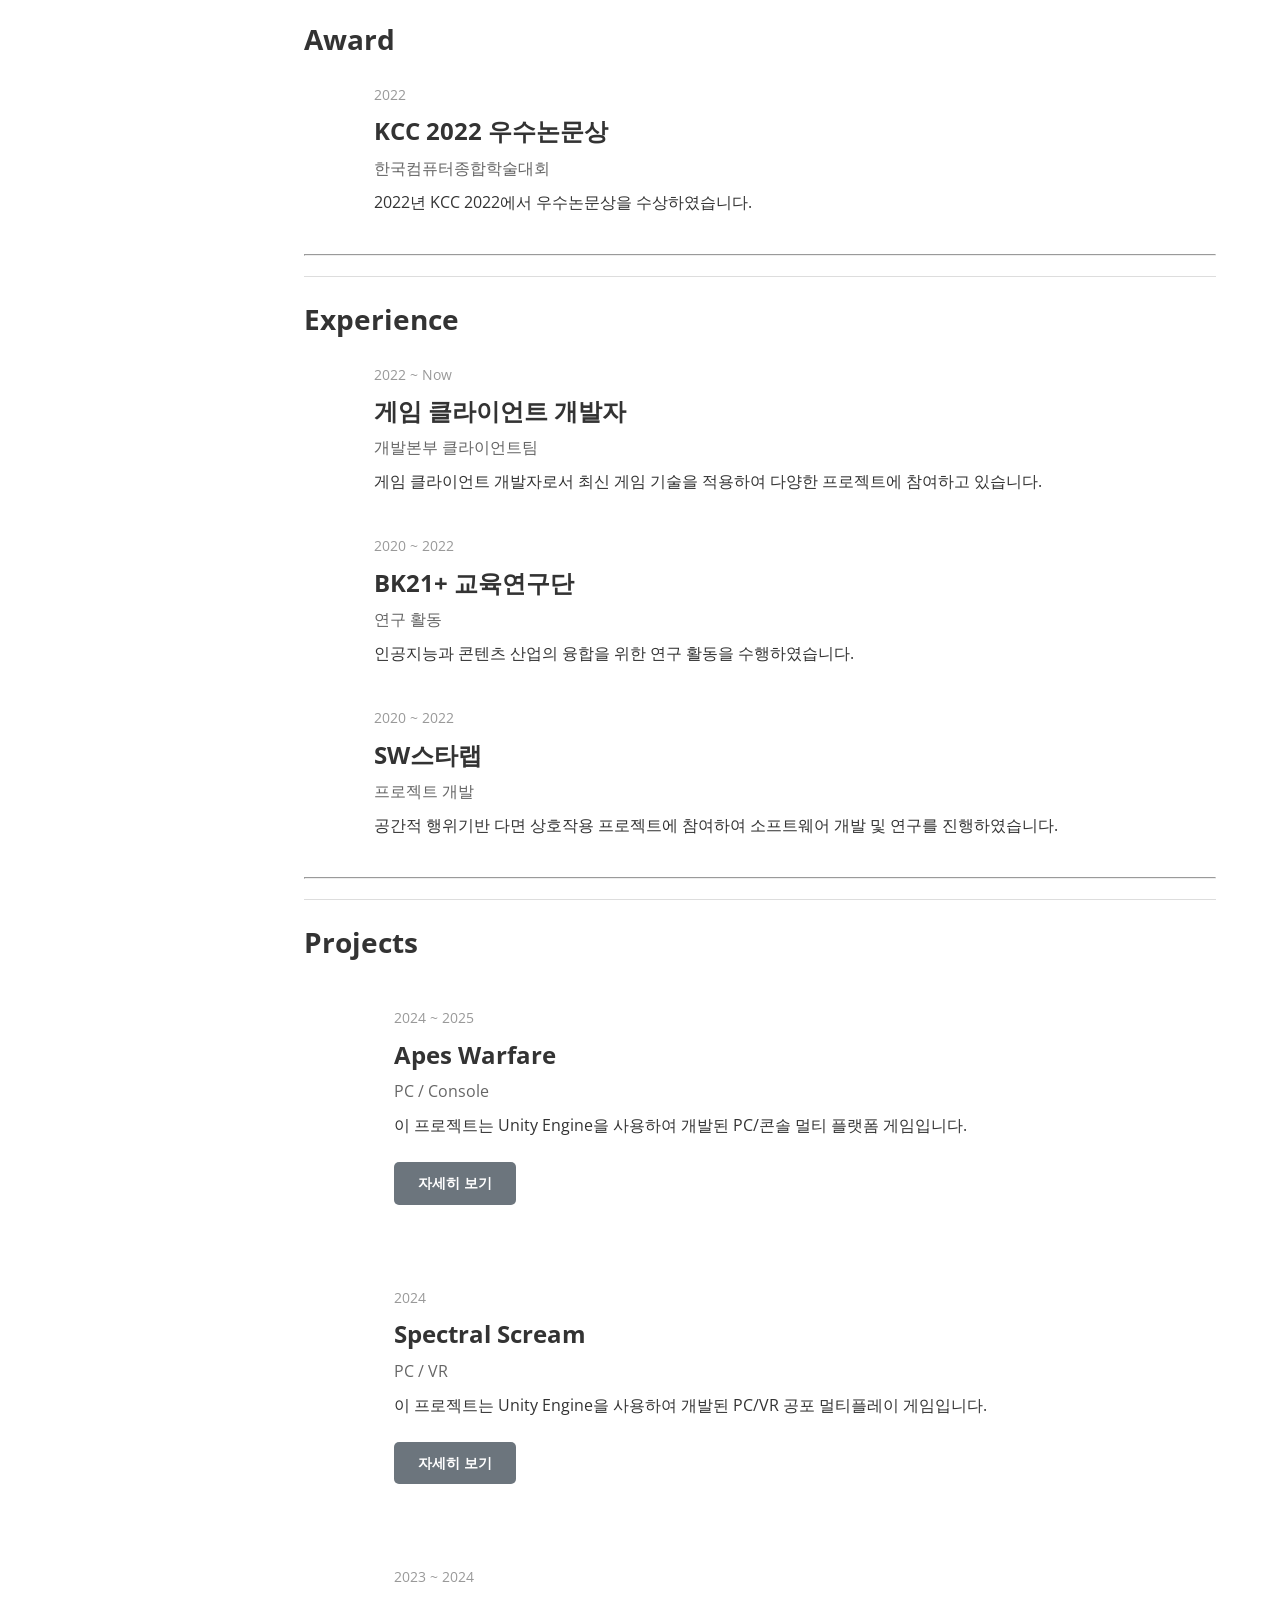
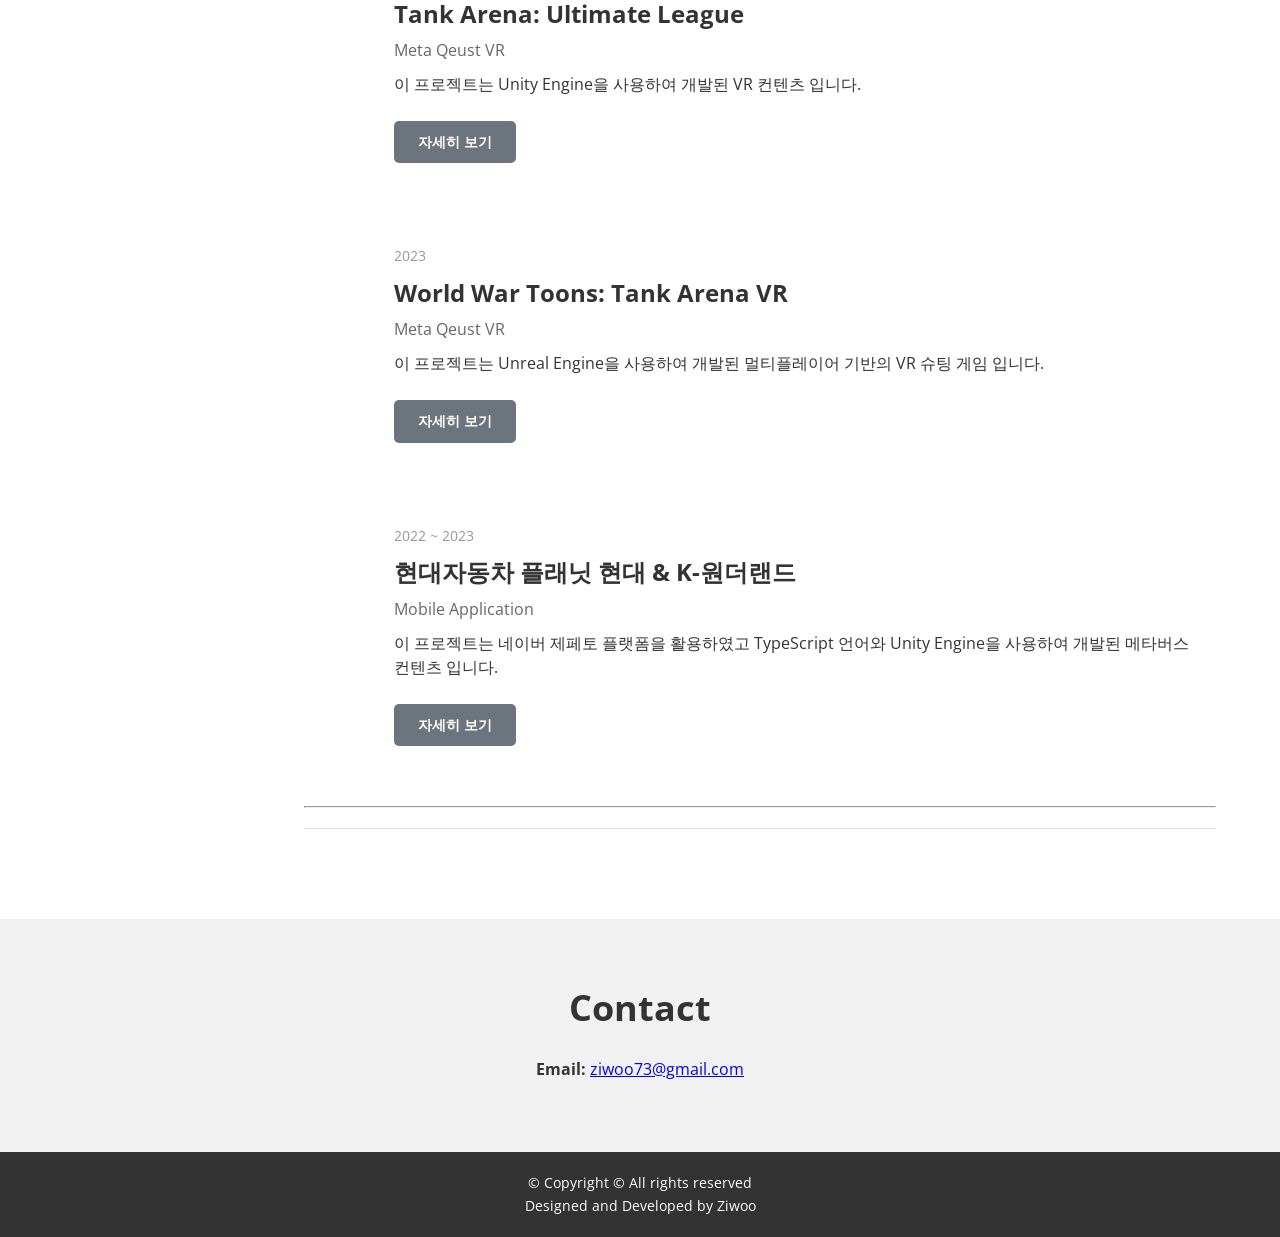
==== commit 58e7b917: "Update index.html" ====
--- a/index.html
+++ b/index.html
@@ -228,6 +228,7 @@
     <h4>Apes Warfare</h4>
     <p class="position">PC / Console</p>
     <p>이 프로젝트는 Unity Engine을 사용하여 개발된 PC/콘솔 멀티 플랫폼 게임입니다.</p>
+    <a href="projects/apes-warfare.html" target="_blank" class="project-detail-btn">자세히 보기</a>
   </div>
 </div>
 
@@ -241,6 +242,7 @@
     <h4>Spectral Scream</h4>
     <p class="position">PC / VR</p>
     <p>이 프로젝트는 Unity Engine을 사용하여 개발된 PC/VR 공포 멀티플레이 게임입니다.</p>
+    <a href="projects/spectral-scream.html" target="_blank" class="project-detail-btn">자세히 보기</a>
   </div>
 </div>
 
@@ -254,6 +256,7 @@
     <h4>Tank Arena: Ultimate League</h4>
     <p class="position">Meta Qeust VR</p>
     <p>이 프로젝트는 Unity Engine을 사용하여 개발된 VR 컨텐츠 입니다.</p>
+    <a href="projects/tank-arena-ultimate.html" target="_blank" class="project-detail-btn">자세히 보기</a>
   </div>
 </div>
 
@@ -267,6 +270,7 @@
     <h4>World War Toons: Tank Arena VR</h4>
     <p class="position">Meta Qeust VR</p>
     <p>이 프로젝트는 Unreal Engine을 사용하여 개발된 멀티플레이어 기반의 VR 슈팅 게임 입니다.</p>
+    <a href="projects/world-war-toons.html" target="_blank" class="project-detail-btn">자세히 보기</a>
   </div>
 </div>
 
@@ -280,6 +284,7 @@
     <h4>현대자동차 플래닛 현대 & K-원더랜드</h4>
     <p class="position">Mobile Application</p>
     <p>이 프로젝트는 네이버 제페토 플랫폼을 활용하였고 TypeScript 언어와 Unity Engine을 사용하여 개발된 메타버스 컨텐츠 입니다. </p>
+    <a href="projects/planet-hyundai.html" target="_blank" class="project-detail-btn">자세히 보기</a>
   </div> 
 </div>
 
--- a/educationsidebar.css
+++ b/educationsidebar.css
@@ -64,6 +64,20 @@
   display: flex;
   align-items: flex-start;
   margin-bottom: 40px;
+}
+
+/* 프로젝트 아이템 호버 효과 */
+.project-item {
+  padding: 20px;
+  border-radius: 8px;
+  transition: all 0.3s ease;
+  cursor: pointer;
+}
+
+.project-item:hover {
+  background-color: #f8f9fa;
+  box-shadow: 0 4px 12px rgba(0, 0, 0, 0.1);
+  transform: translateY(-2px);
 }
 
 /* Education 아이콘, Award 아이콘, Experience 아이콘, Project 아이콘 */
@@ -153,6 +167,12 @@
 .project-content h4 {
   margin: 5px 0;
   font-size: 24px;
+  color: #333;
+  transition: color 0.3s ease;
+}
+
+.project-item:hover .project-content h4 {
+  color: #007BFF;
 }
 
 .project-content .position {
@@ -164,6 +184,27 @@
 .project-content p {
   font-size: 16px;
   line-height: 1.5;
+  margin-bottom: 15px;
+}
+
+/* 자세히 보기 버튼 스타일 */
+.project-detail-btn {
+  display: inline-block;
+  padding: 10px 24px;
+  background-color: #6c757d;
+  color: #fff;
+  text-decoration: none;
+  border-radius: 5px;
+  font-weight: 600;
+  font-size: 14px;
+  transition: all 0.3s ease;
+  margin-top: 10px;
+}
+
+.project-detail-btn:hover {
+  background-color: #5a6268;
+  transform: translateX(5px);
+  box-shadow: 0 2px 8px rgba(108, 117, 125, 0.3);
 }
 
 /* 섹션 타이틀 */
@@ -231,6 +272,13 @@
   .experience-item,
   .project-item {
     margin-bottom: 30px;
+    padding: 15px;
+  }
+  
+  /* 모바일에서 버튼 스타일 조정 */
+  .project-detail-btn {
+    padding: 8px 18px;
+    font-size: 13px;
   }
 }
 
@@ -298,4 +346,4 @@
   .project-content h4 {
     font-size: clamp(20px, 3vw, 24px);
   }
-}+}
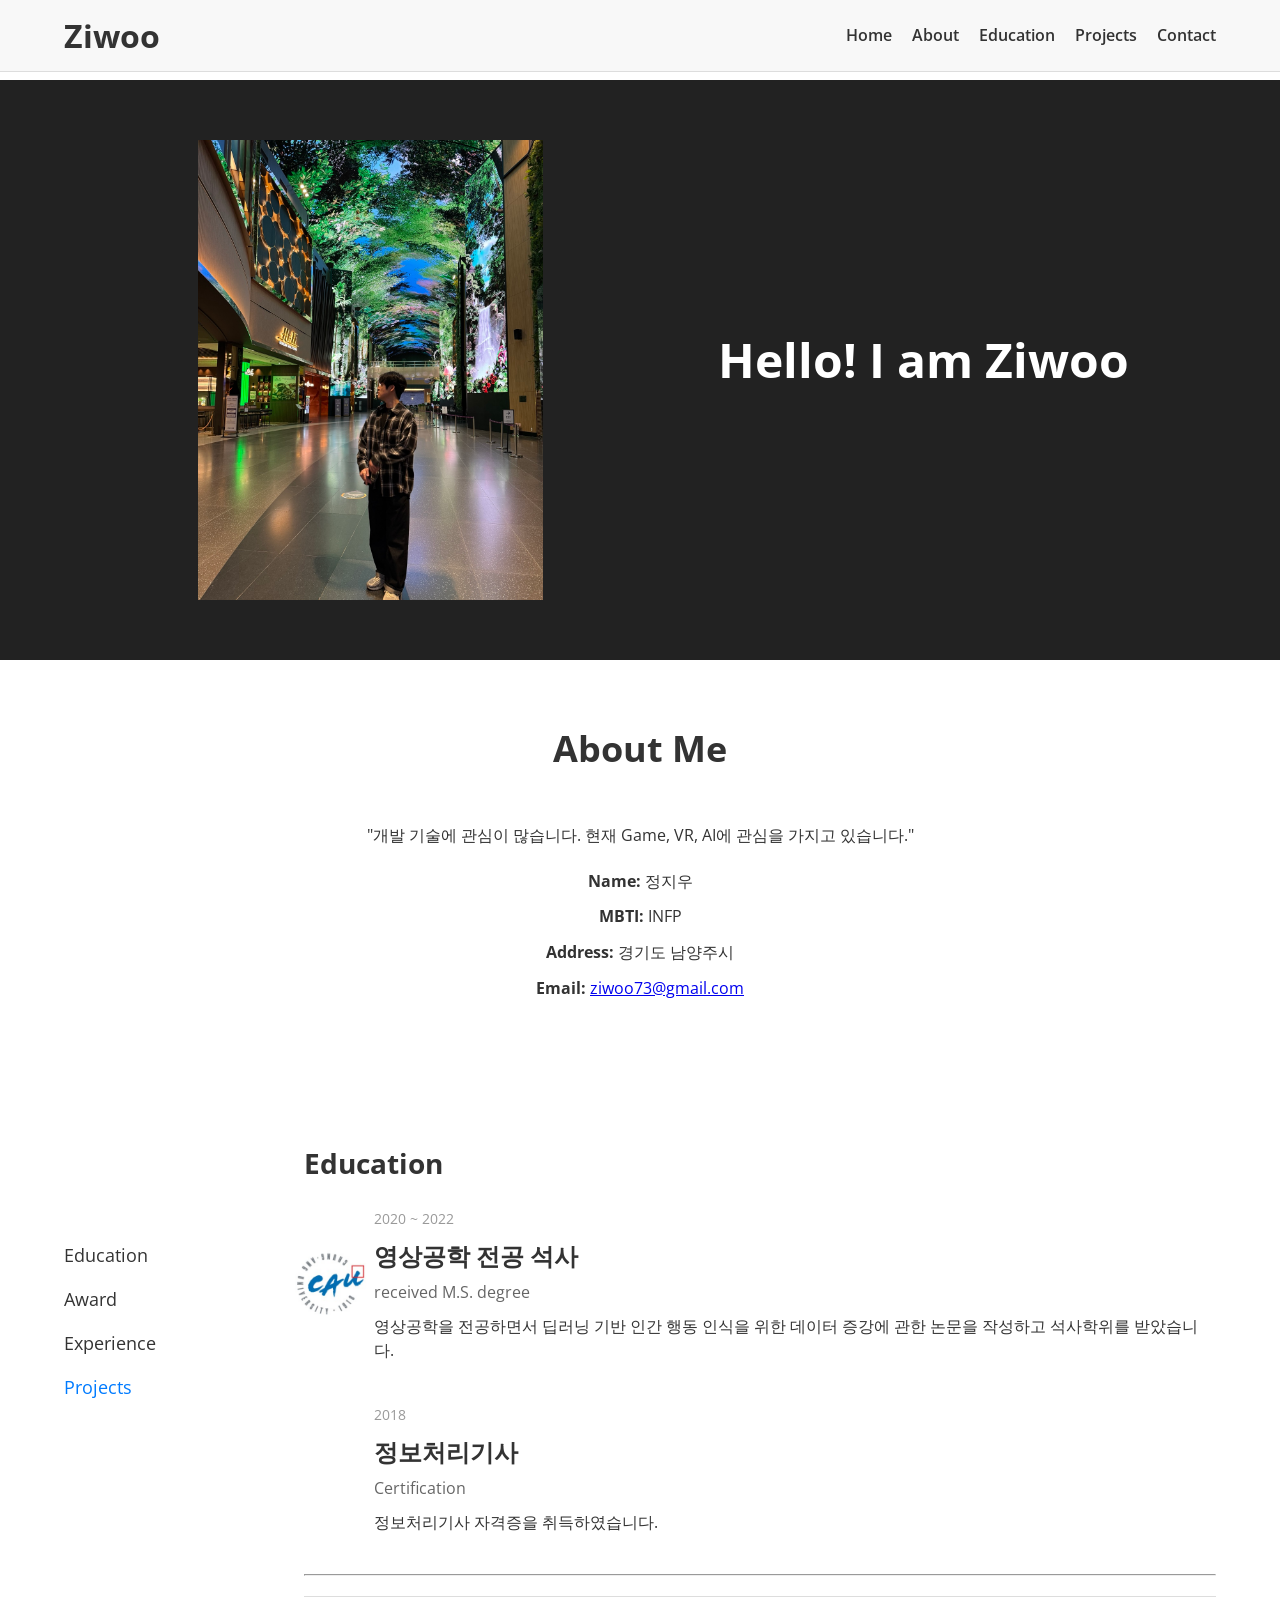
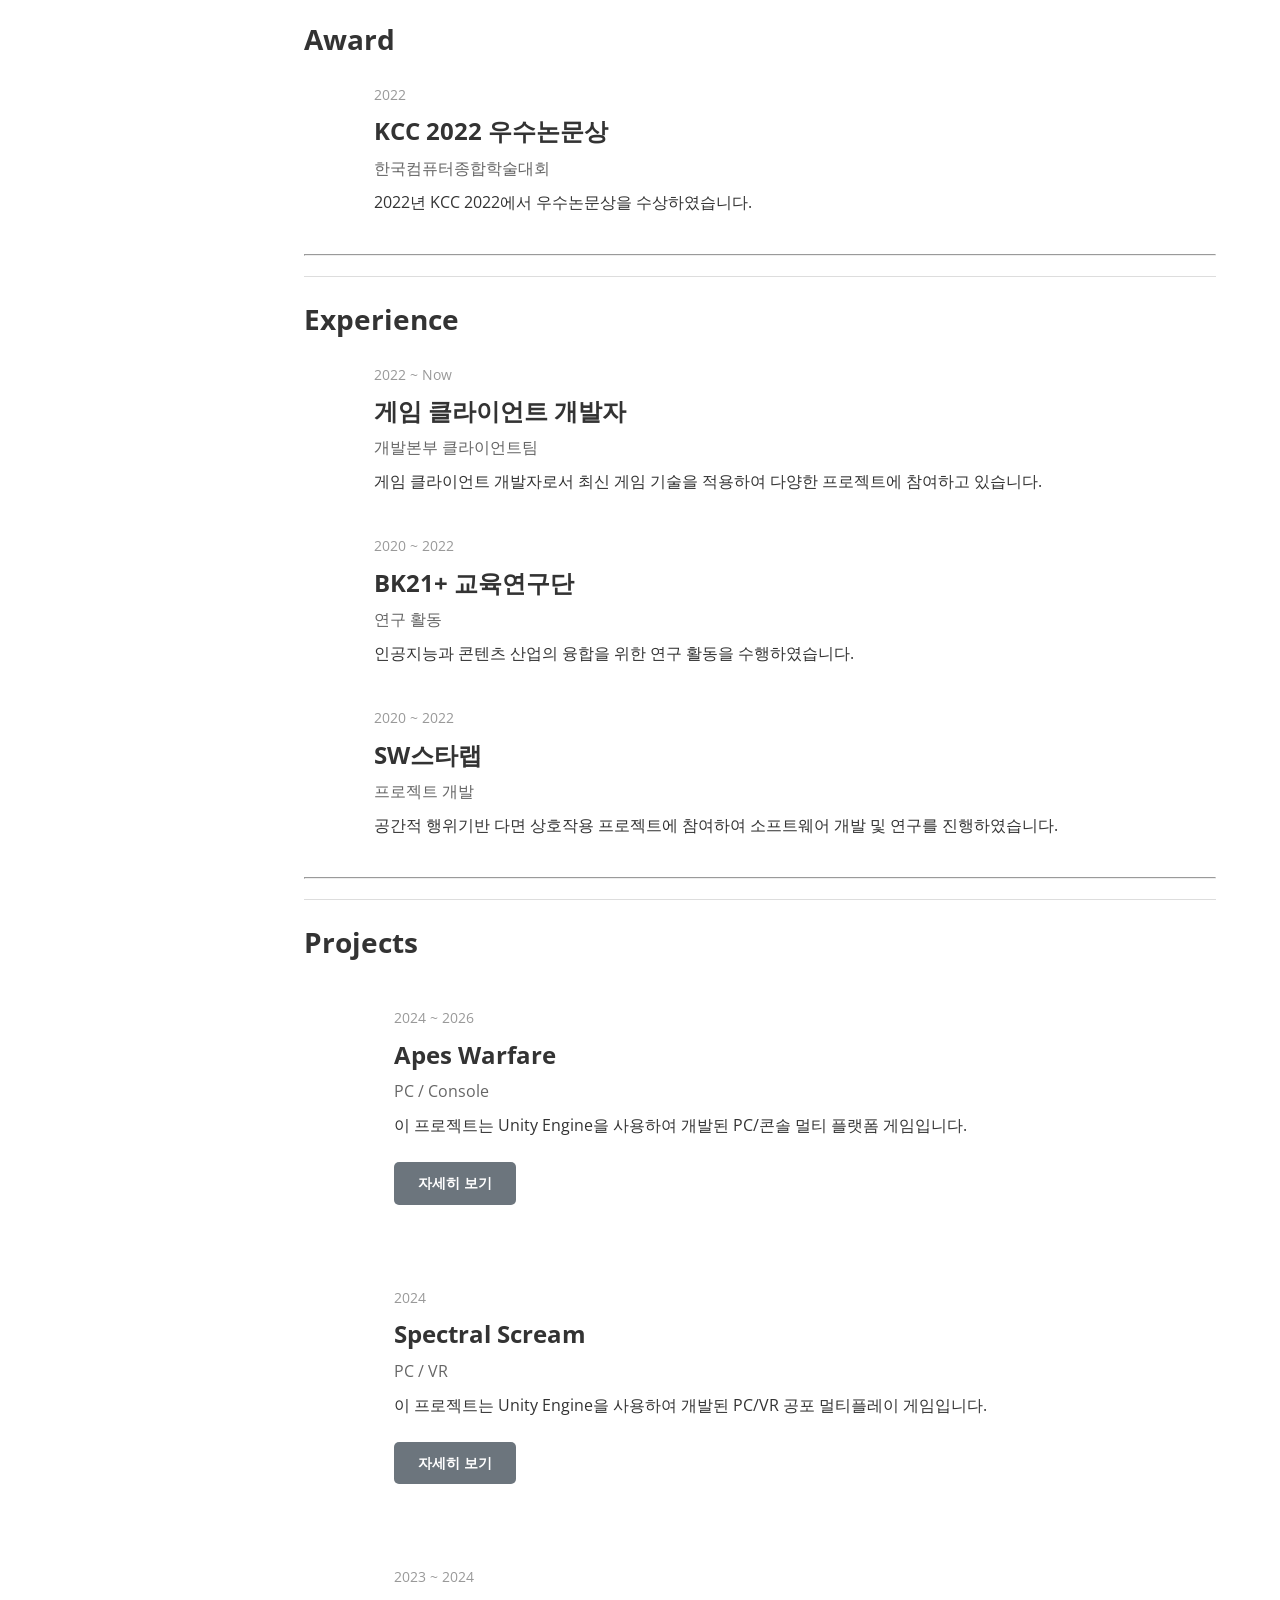
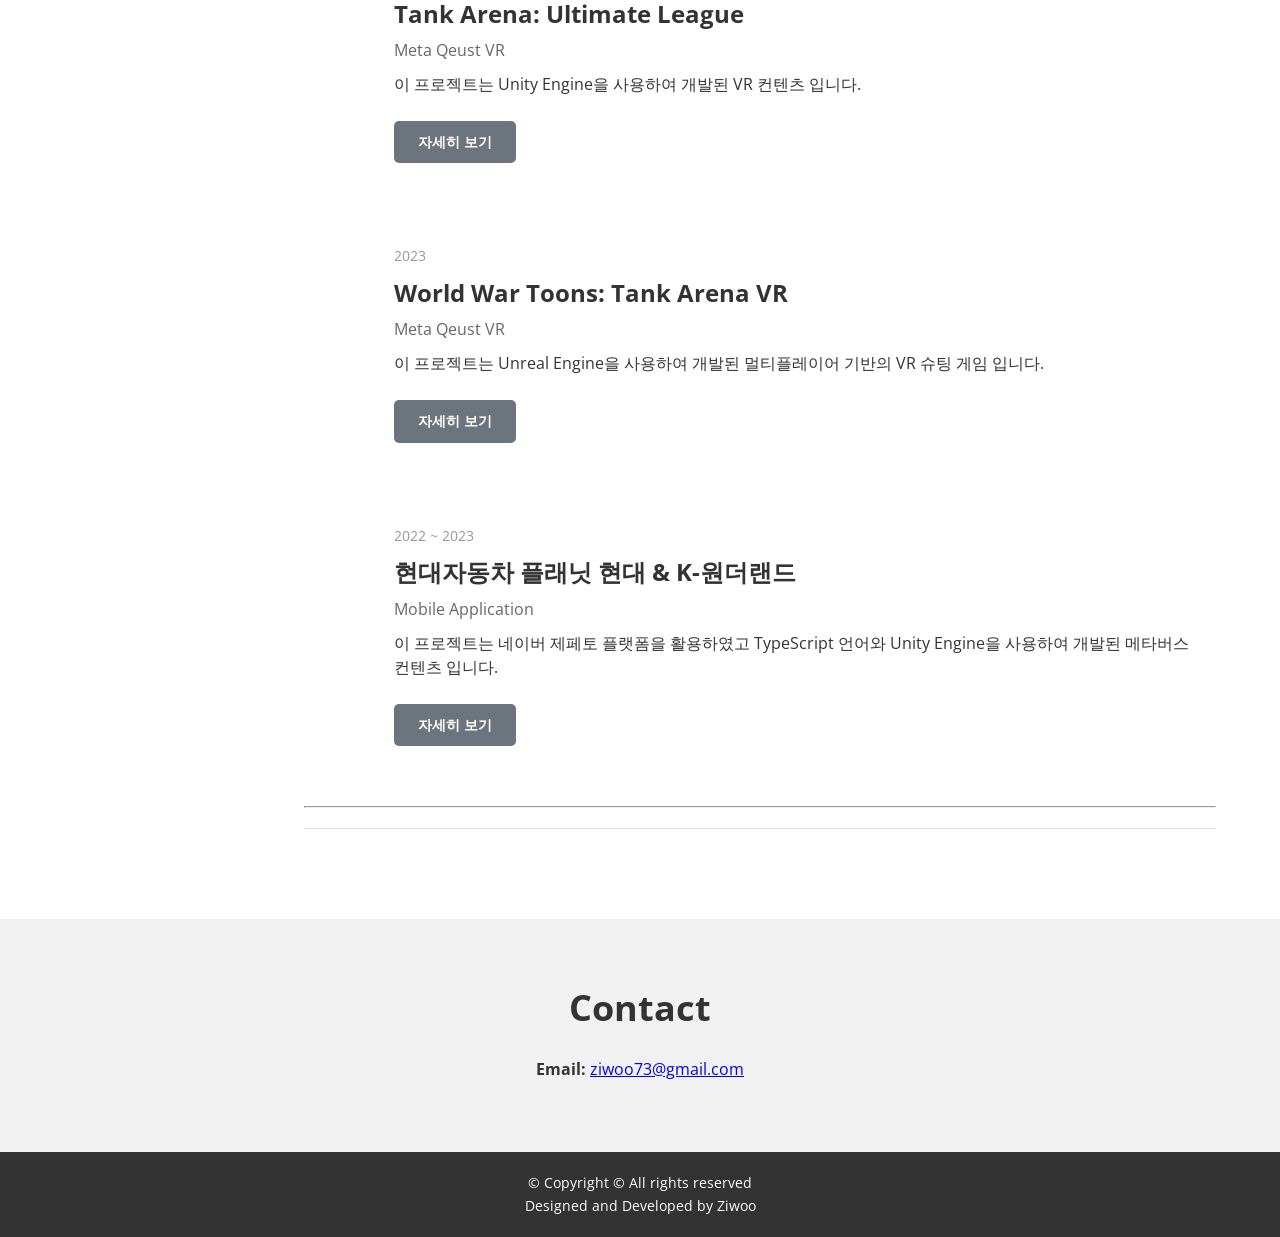
==== commit f66104fb: "Update index.html" ====
--- a/index.html
+++ b/index.html
@@ -224,7 +224,7 @@
     <!-- <img src="images/cau_logo.jpg" alt="Project 1"> -->
   </div>
   <div class="project-content">
-    <span class="date">2024 ~ 2025</span>
+    <span class="date">2024 ~ 2026</span>
     <h4>Apes Warfare</h4>
     <p class="position">PC / Console</p>
     <p>이 프로젝트는 Unity Engine을 사용하여 개발된 PC/콘솔 멀티 플랫폼 게임입니다.</p>
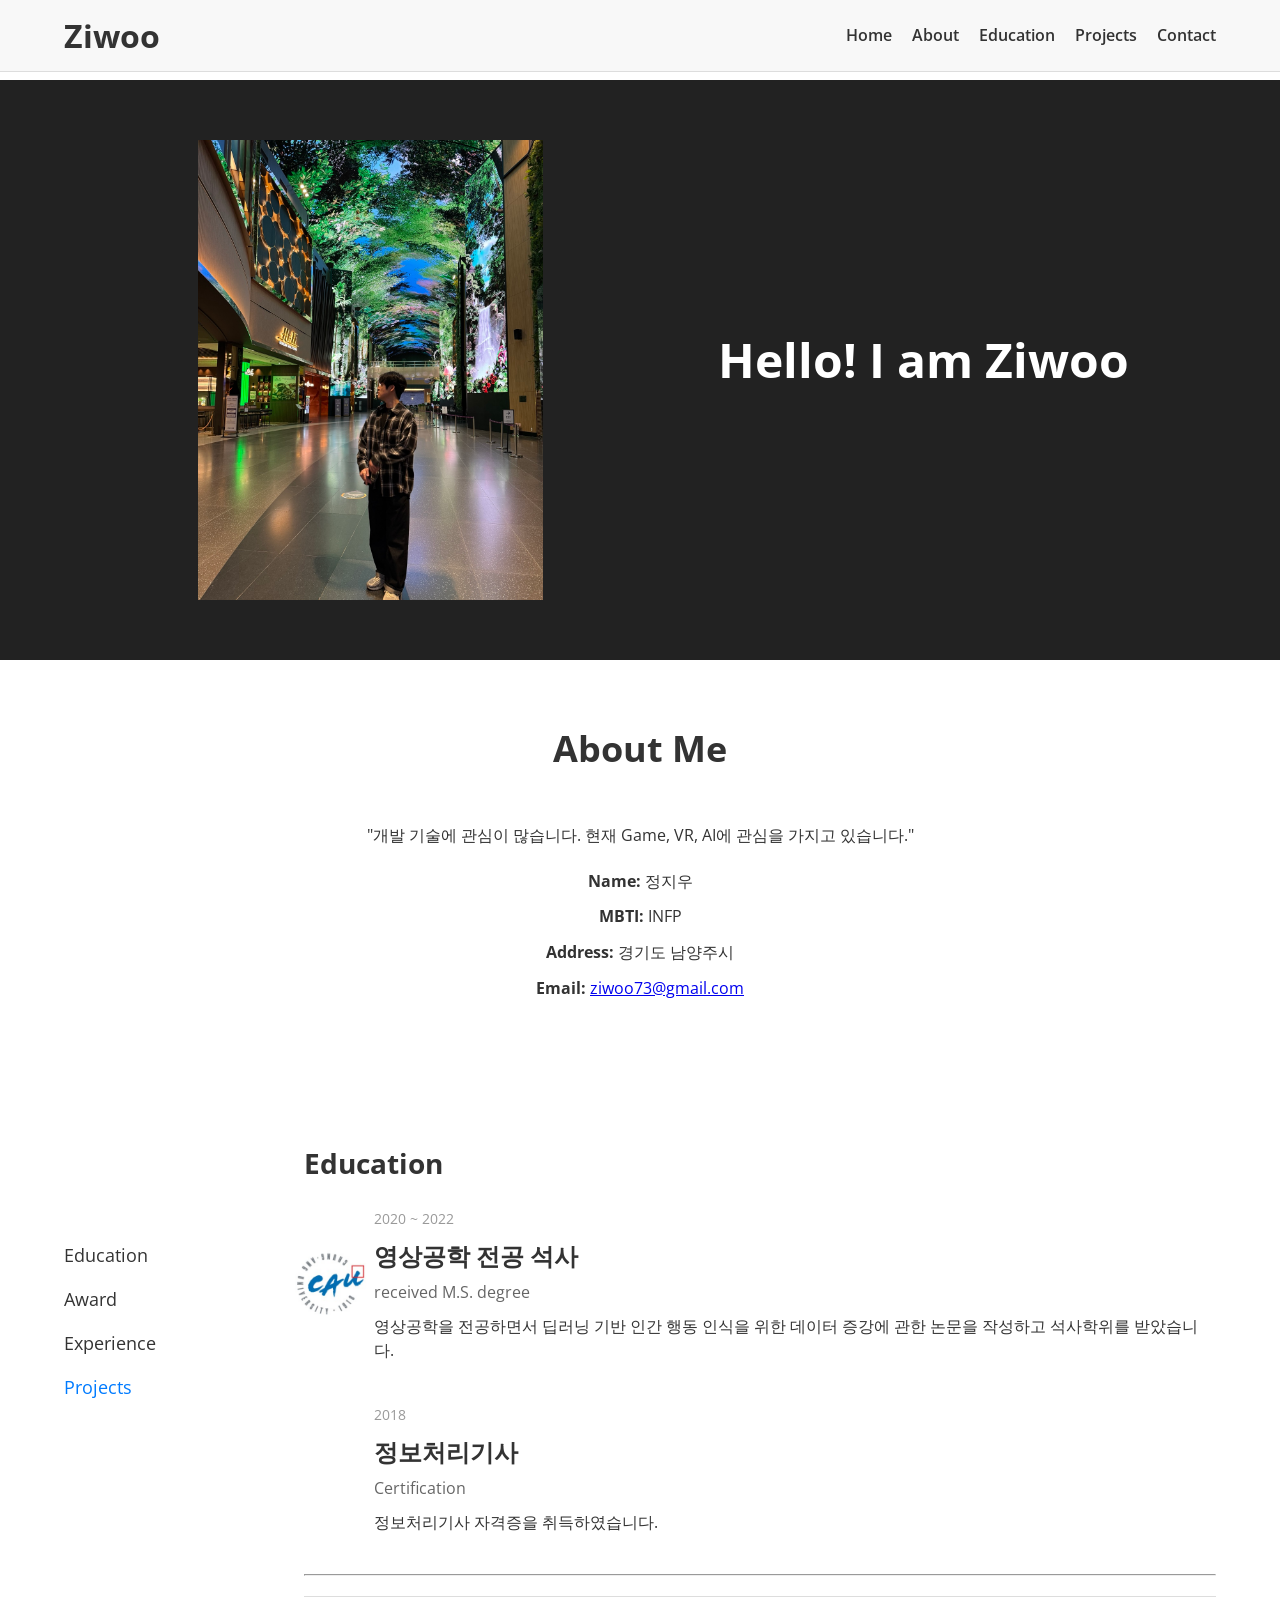
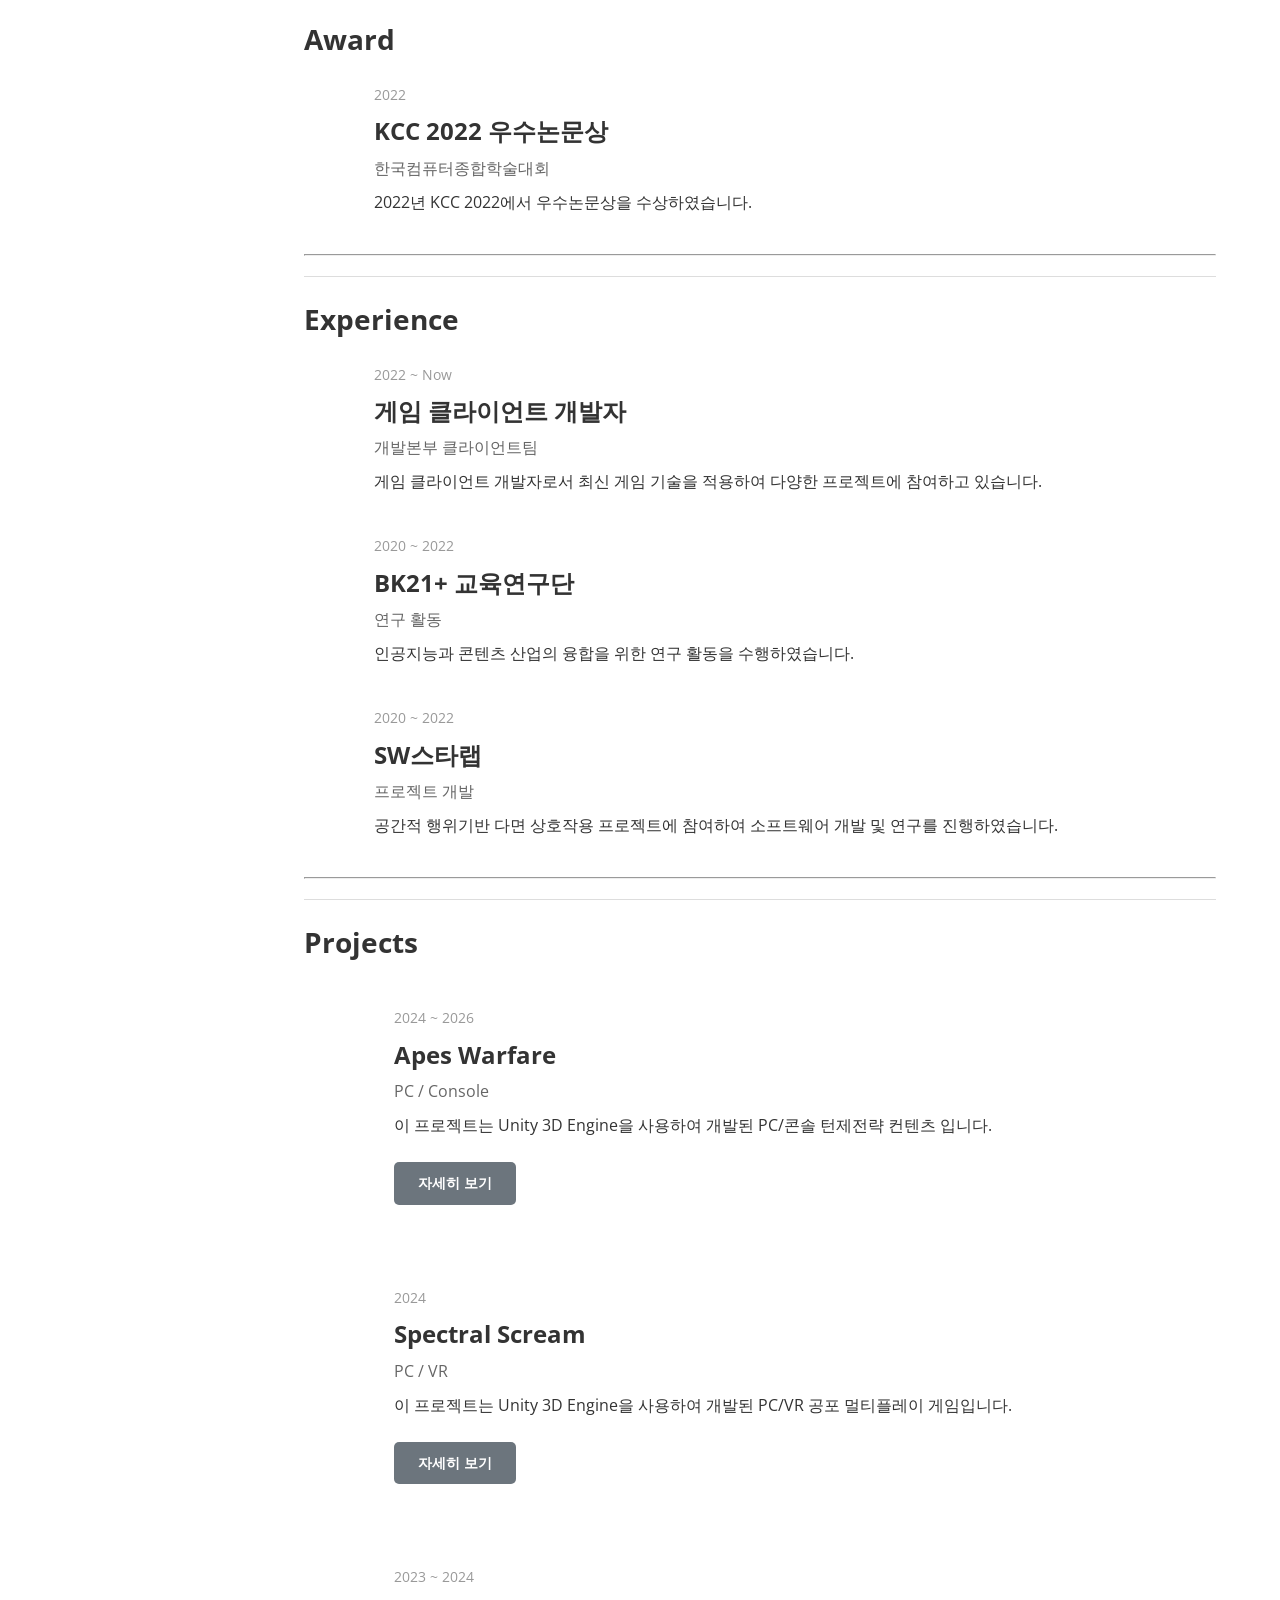
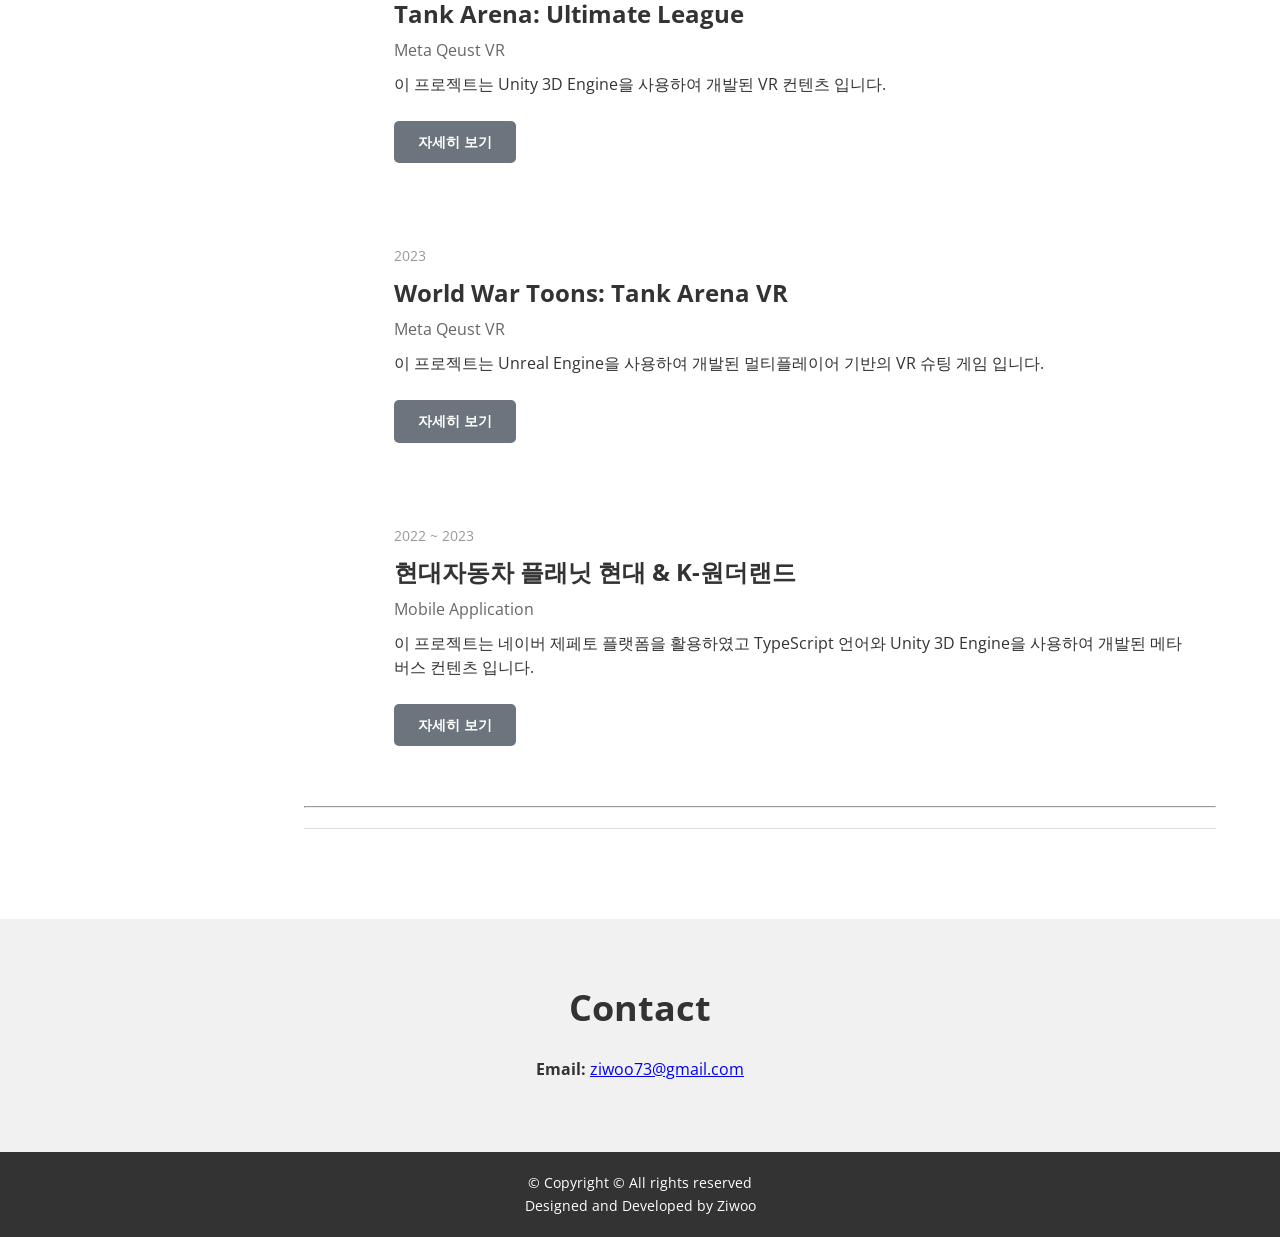
==== commit e88b6f7c: "Update index.html" ====
--- a/index.html
+++ b/index.html
@@ -227,7 +227,7 @@
     <span class="date">2024 ~ 2026</span>
     <h4>Apes Warfare</h4>
     <p class="position">PC / Console</p>
-    <p>이 프로젝트는 Unity Engine을 사용하여 개발된 PC/콘솔 멀티 플랫폼 게임입니다.</p>
+    <p>이 프로젝트는 Unity 3D Engine을 사용하여 개발된 PC/콘솔 턴제전략 컨텐츠 입니다.</p>
     <a href="projects/apes-warfare.html" target="_blank" class="project-detail-btn">자세히 보기</a>
   </div>
 </div>
@@ -241,7 +241,7 @@
     <span class="date">2024</span>
     <h4>Spectral Scream</h4>
     <p class="position">PC / VR</p>
-    <p>이 프로젝트는 Unity Engine을 사용하여 개발된 PC/VR 공포 멀티플레이 게임입니다.</p>
+    <p>이 프로젝트는 Unity 3D Engine을 사용하여 개발된 PC/VR 공포 멀티플레이 게임입니다.</p>
     <a href="projects/spectral-scream.html" target="_blank" class="project-detail-btn">자세히 보기</a>
   </div>
 </div>
@@ -255,7 +255,7 @@
     <span class="date">2023 ~ 2024</span>
     <h4>Tank Arena: Ultimate League</h4>
     <p class="position">Meta Qeust VR</p>
-    <p>이 프로젝트는 Unity Engine을 사용하여 개발된 VR 컨텐츠 입니다.</p>
+    <p>이 프로젝트는 Unity 3D Engine을 사용하여 개발된 VR 컨텐츠 입니다.</p>
     <a href="projects/tank-arena-ultimate.html" target="_blank" class="project-detail-btn">자세히 보기</a>
   </div>
 </div>
@@ -283,7 +283,7 @@
     <span class="date">2022 ~ 2023</span>
     <h4>현대자동차 플래닛 현대 & K-원더랜드</h4>
     <p class="position">Mobile Application</p>
-    <p>이 프로젝트는 네이버 제페토 플랫폼을 활용하였고 TypeScript 언어와 Unity Engine을 사용하여 개발된 메타버스 컨텐츠 입니다. </p>
+    <p>이 프로젝트는 네이버 제페토 플랫폼을 활용하였고 TypeScript 언어와 Unity 3D Engine을 사용하여 개발된 메타버스 컨텐츠 입니다. </p>
     <a href="projects/planet-hyundai.html" target="_blank" class="project-detail-btn">자세히 보기</a>
   </div> 
 </div>
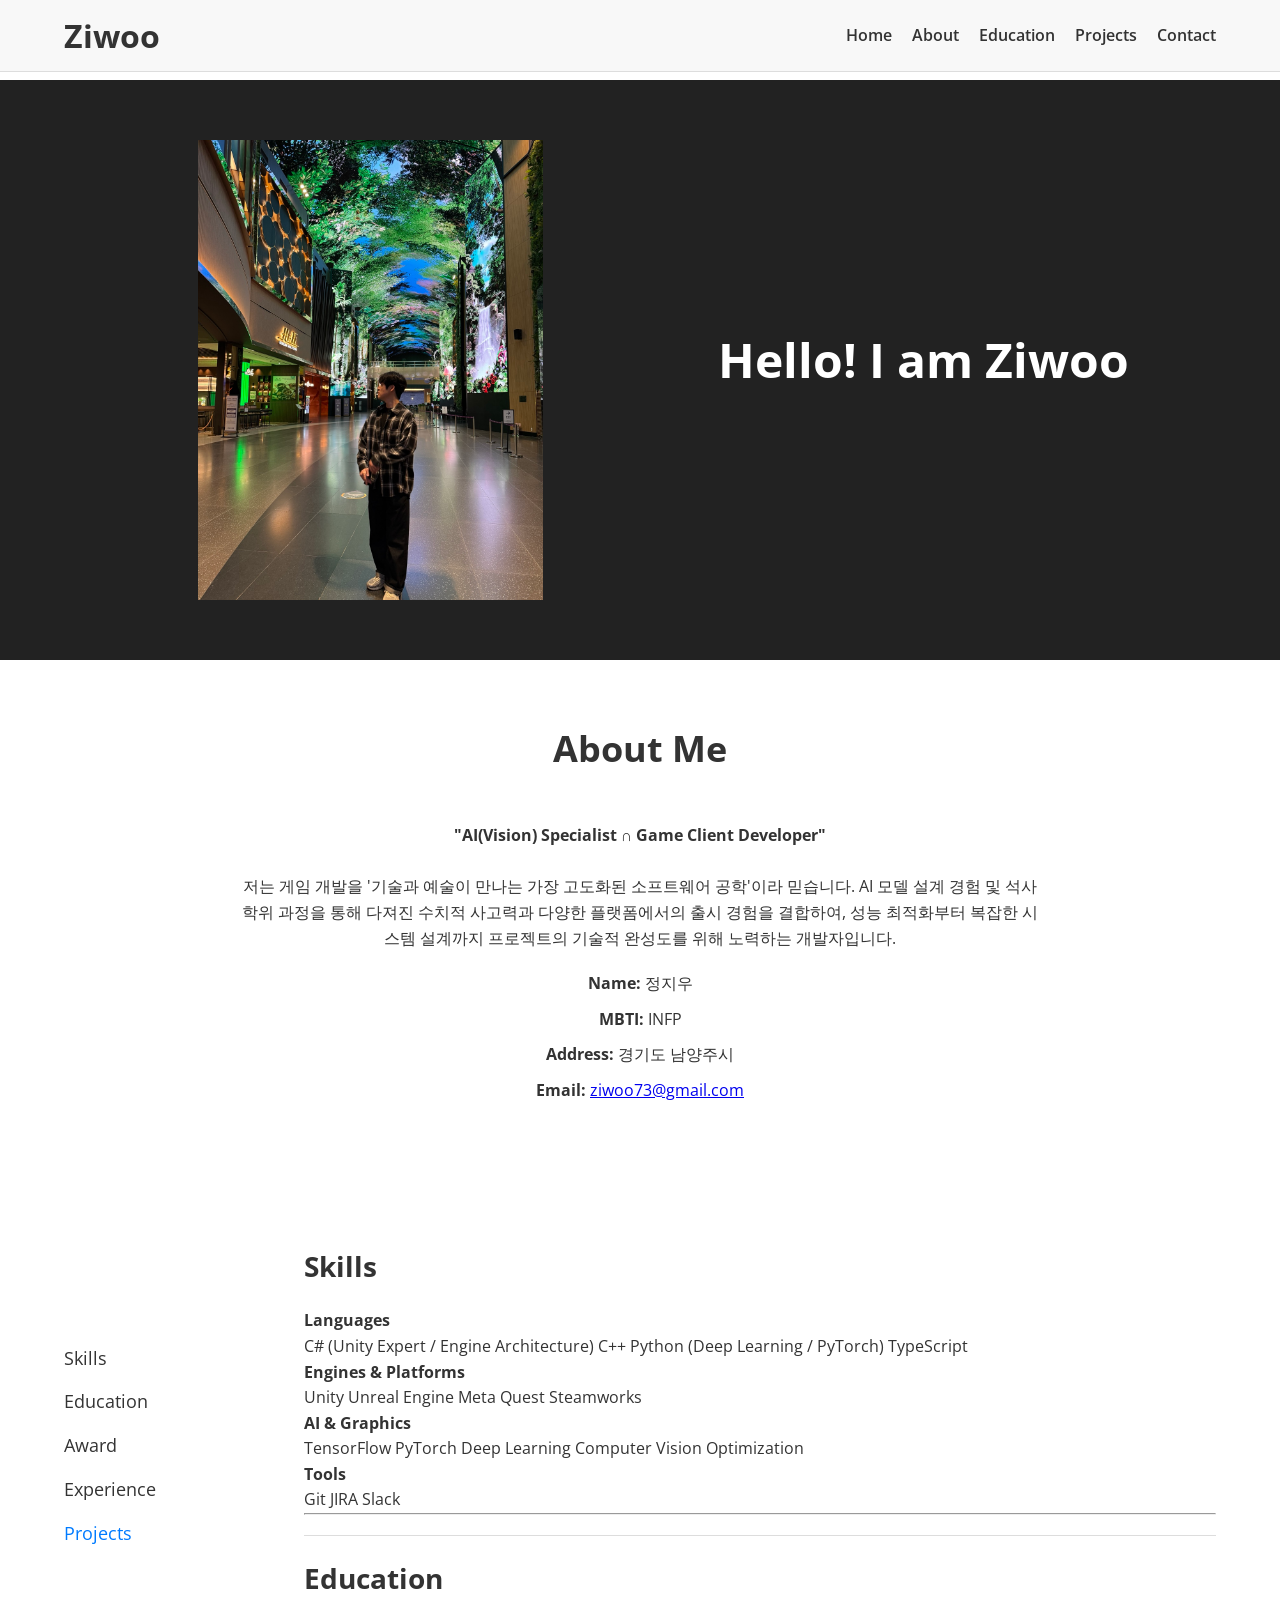
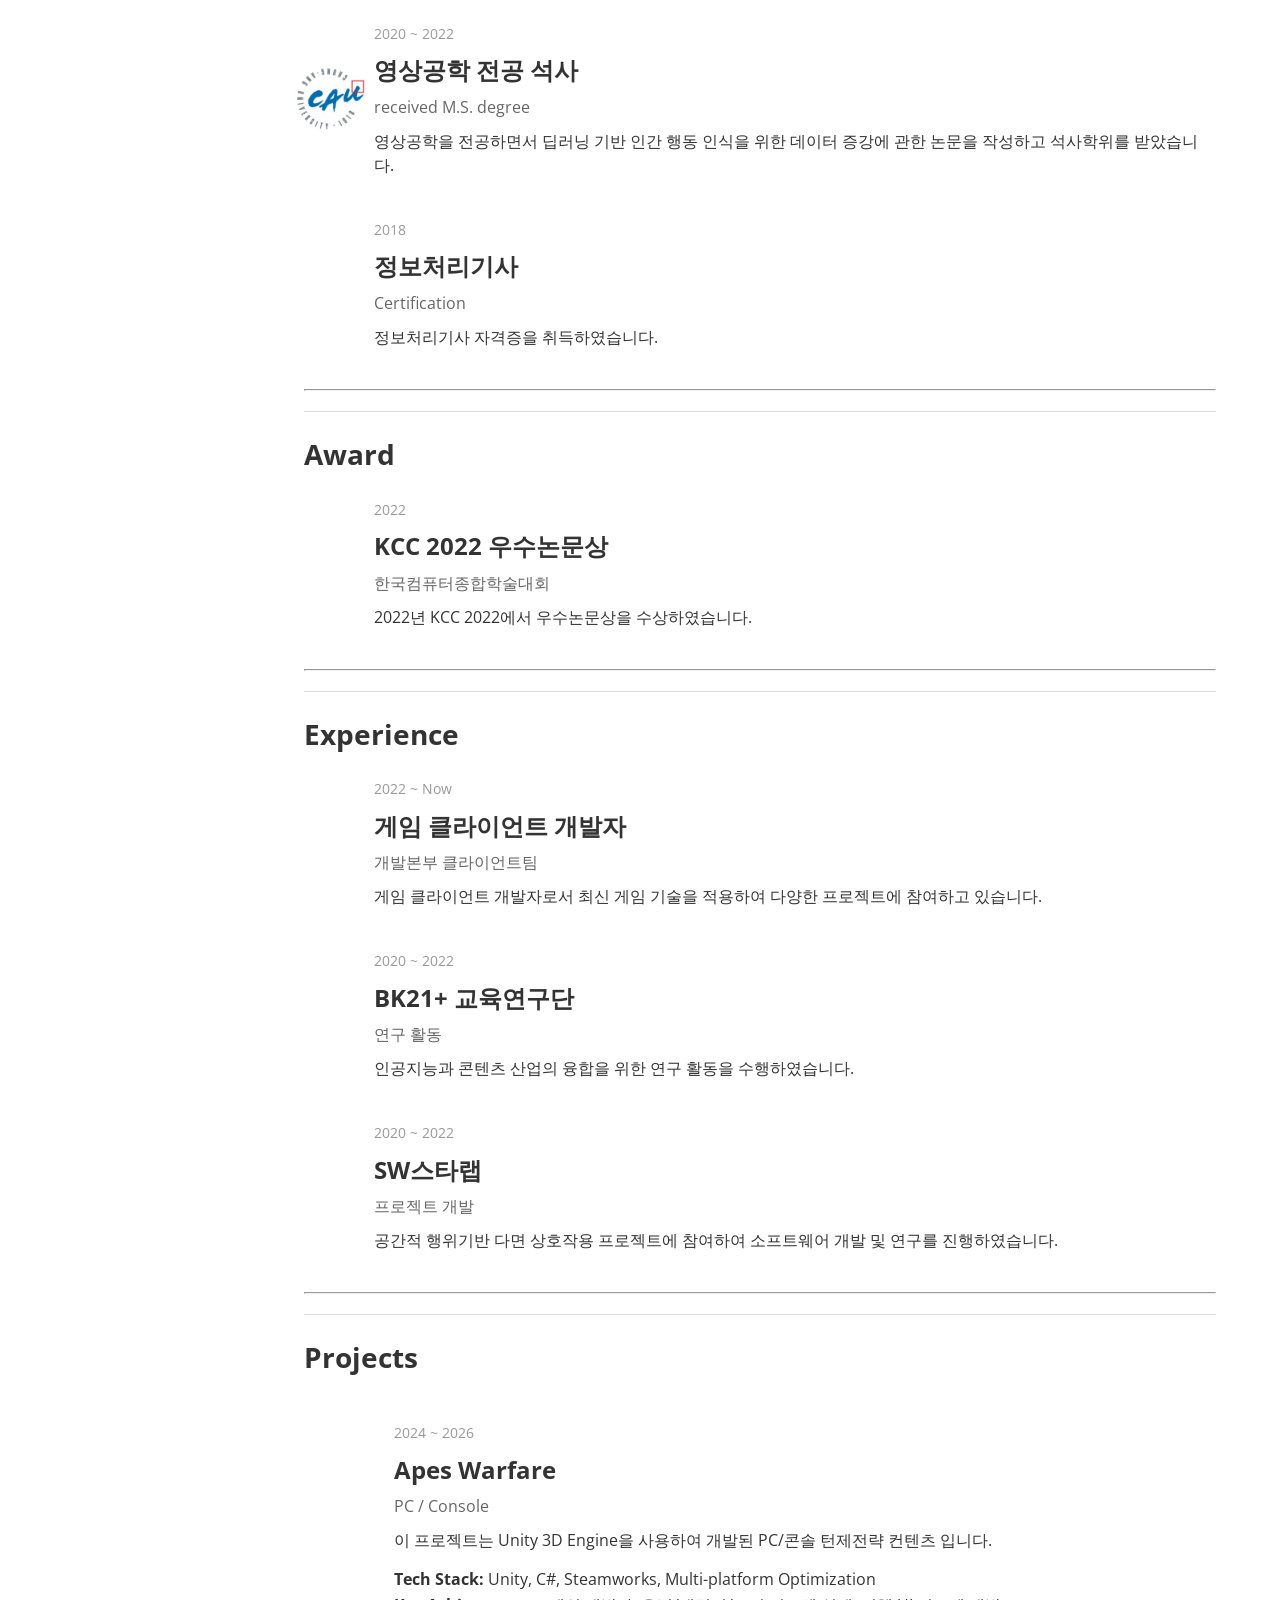
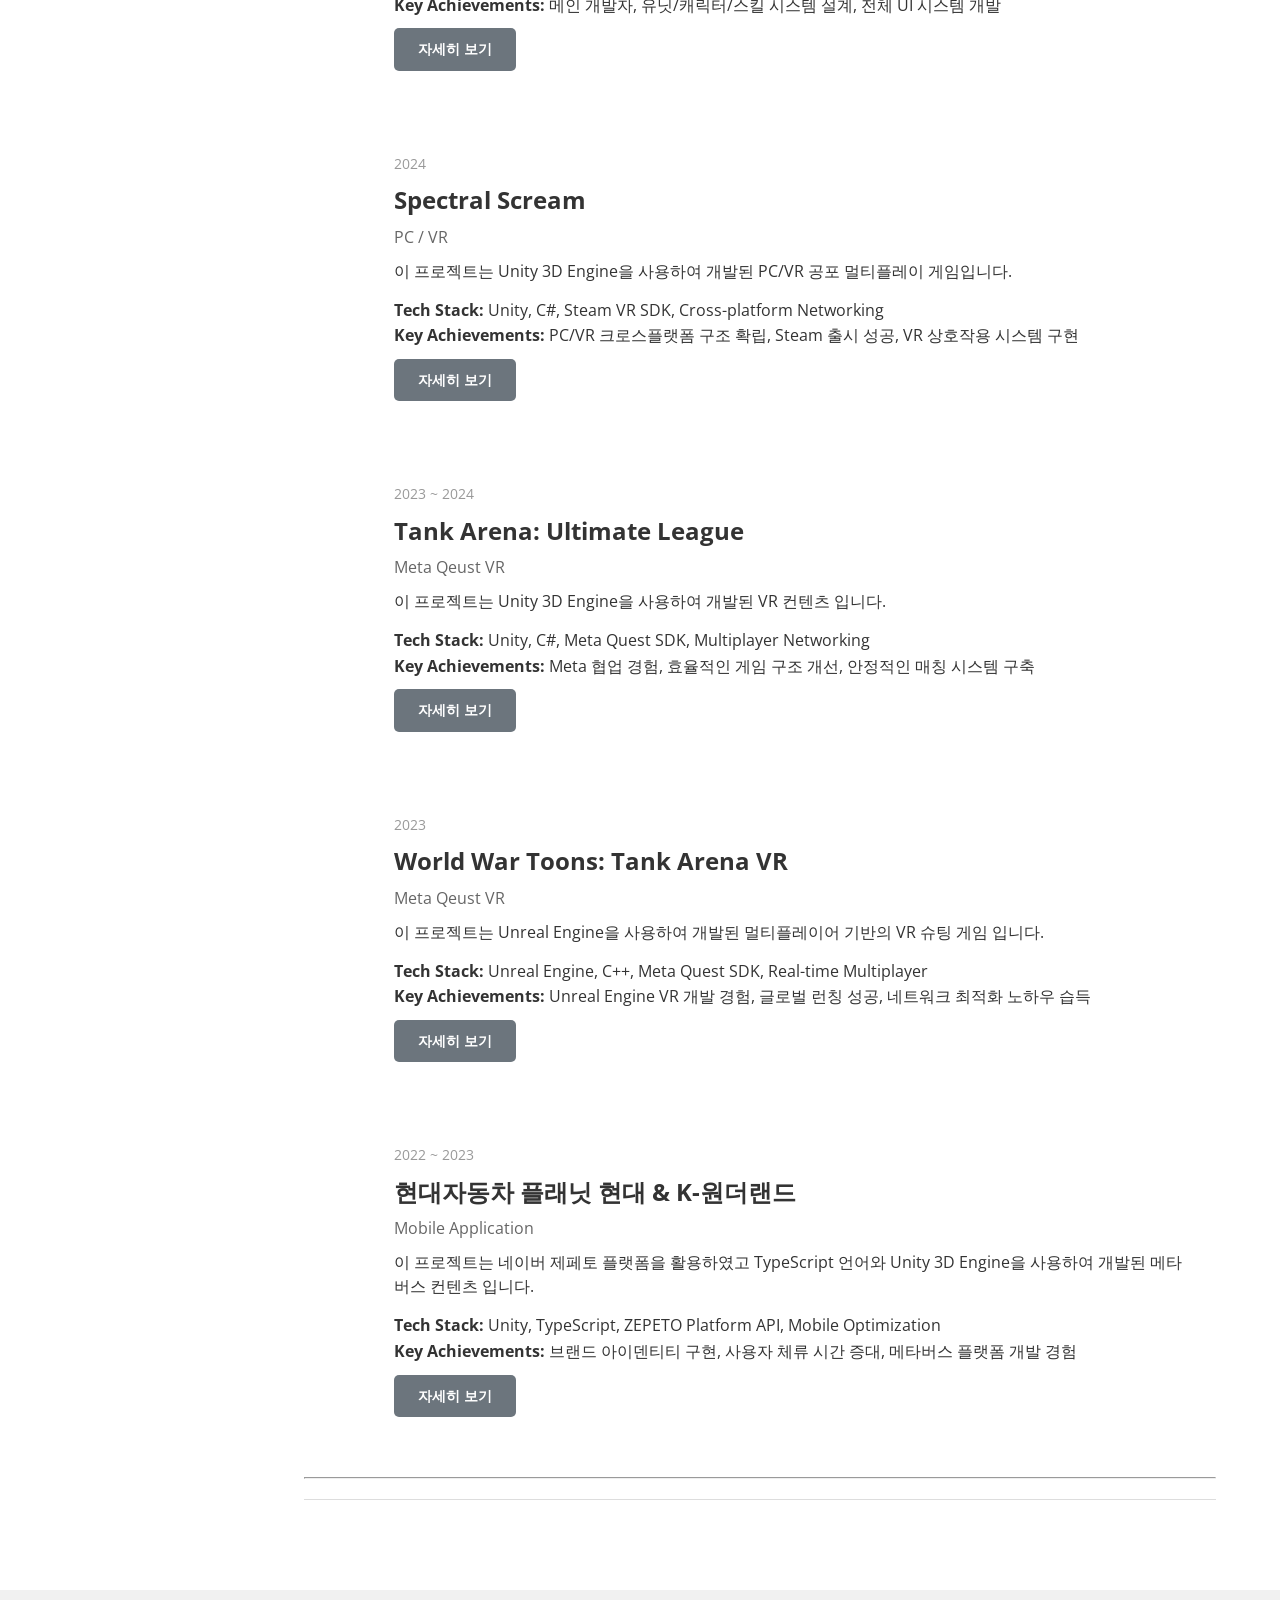
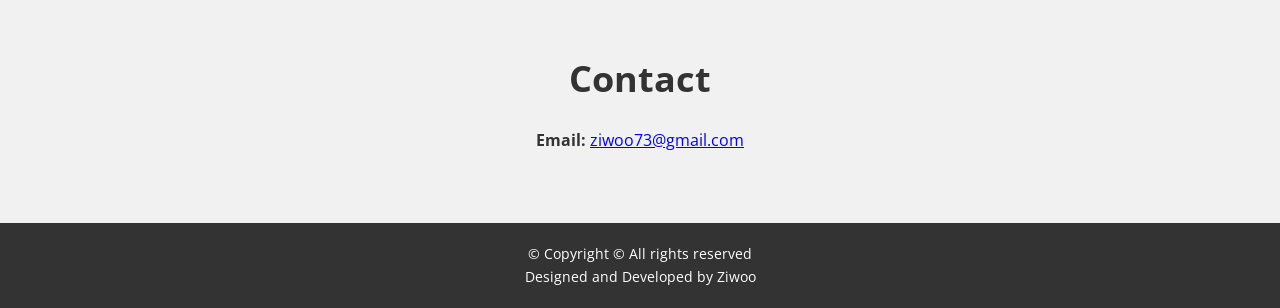
==== commit c6f67dec: "Update index.html" ====
--- a/index.html
+++ b/index.html
@@ -64,7 +64,9 @@
       <h2>About Me</h2>
       <p>
         <br>
-        "개발 기술에 관심이 많습니다. 현재 Game, VR, AI에 관심을 가지고 있습니다."
+        <strong>"AI(Vision) Specialist ∩ Game Client Developer"</strong>
+        <br><br>
+        저는 게임 개발을 '기술과 예술이 만나는 가장 고도화된 소프트웨어 공학'이라 믿습니다. AI 모델 설계 경험 및 석사 학위 과정을 통해 다져진 수치적 사고력과 다양한 플랫폼에서의 출시 경험을 결합하여, 성능 최적화부터 복잡한 시스템 설계까지 프로젝트의 기술적 완성도를 위해 노력하는 개발자입니다.
       </p>
       <ul class="about-details">
         <li><strong>Name:</strong> 정지우</li>
@@ -83,18 +85,65 @@
     <div class="sidebar-wrapper">
     <aside class="sidebar">
       <ul class="nav">
-        <li><a href="#education-content" class="active">Education</a></li>
+        <li><a href="#skills-content" class="active">Skills</a></li>
+        <li><a href="#education-content">Education</a></li>
         <li><a href="#award-content">Award</a></li>
         <li><a href="#experience-content">Experience</a></li>
-        <!-- <li><a href="#skills-content">Skills</a></li> -->
         <li><a href="#projects-content">Projects</a></li>
       </ul>
     </aside>
   </div>
     <!-- 오른쪽 콘텐츠 영역 -->
     <div class="content">
+      <!-- Skills 내용 -->
+      <div id="skills-content" class="section-content active">
+        <h3 class="section-title">Skills</h3>
+        
+        <div class="skills-category">
+          <h4 class="skills-category-title">Languages</h4>
+          <div class="skills-tags">
+            <span class="skill-tag">C# <span class="skill-note">(Unity Expert / Engine Architecture)</span></span>
+            <span class="skill-tag">C++</span>
+            <span class="skill-tag">Python <span class="skill-note">(Deep Learning / PyTorch)</span></span>
+            <span class="skill-tag">TypeScript</span>
+          </div>
+        </div>
+
+        <div class="skills-category">
+          <h4 class="skills-category-title">Engines & Platforms</h4>
+          <div class="skills-tags">
+            <span class="skill-tag">Unity</span>
+            <span class="skill-tag">Unreal Engine</span>
+            <span class="skill-tag">Meta Quest</span>
+            <span class="skill-tag">Steamworks</span>
+          </div>
+        </div>
+
+        <div class="skills-category">
+          <h4 class="skills-category-title">AI & Graphics</h4>
+          <div class="skills-tags">
+            <span class="skill-tag">TensorFlow</span>
+            <span class="skill-tag">PyTorch</span>
+            <span class="skill-tag">Deep Learning</span>
+            <span class="skill-tag">Computer Vision</span>
+            <span class="skill-tag">Optimization</span>
+          </div>
+        </div>
+
+        <div class="skills-category">
+          <h4 class="skills-category-title">Tools</h4>
+          <div class="skills-tags">
+            <span class="skill-tag">Git</span>
+            <span class="skill-tag">JIRA</span>
+            <span class="skill-tag">Slack</span>
+          </div>
+        </div>
+
+        <hr class="section-divider">
+      </div>
+      
       <!-- Education 내용 -->
-      <div id="education-content" class="section-content active">
+      <div id="education-content" class="section-content">
         <h3 class="section-title">Education</h3>
         
         <!-- 항목 1: 영상공학 전공 석사 (4줄 구성) -->
@@ -207,13 +256,6 @@
         <hr class="section-divider">
       </div>
       
-      <!-- Skills 내용 -->
-      <!-- <div id="skills-content" class="section-content">
-        <h3 class="section-title">Skills</h3>
-        <p>Skills 내용 채워넣기...</p>
-        <hr class="section-divider">
-      </div> -->
-      
       <!-- Projects 내용 (임시 프로젝트 항목 5개, 각 4줄 구성) -->
       <div id="projects-content" class="section-content">
         <h3 class="section-title">Projects</h3>
@@ -228,6 +270,12 @@
     <h4>Apes Warfare</h4>
     <p class="position">PC / Console</p>
     <p>이 프로젝트는 Unity 3D Engine을 사용하여 개발된 PC/콘솔 턴제전략 컨텐츠 입니다.</p>
+    <div class="project-tech">
+      <strong>Tech Stack:</strong> Unity, C#, Steamworks, Multi-platform Optimization
+    </div>
+    <div class="project-achievements">
+      <strong>Key Achievements:</strong> 메인 개발자, 유닛/캐릭터/스킬 시스템 설계, 전체 UI 시스템 개발
+    </div>
     <a href="projects/apes-warfare.html" target="_blank" class="project-detail-btn">자세히 보기</a>
   </div>
 </div>
@@ -242,6 +290,12 @@
     <h4>Spectral Scream</h4>
     <p class="position">PC / VR</p>
     <p>이 프로젝트는 Unity 3D Engine을 사용하여 개발된 PC/VR 공포 멀티플레이 게임입니다.</p>
+    <div class="project-tech">
+      <strong>Tech Stack:</strong> Unity, C#, Steam VR SDK, Cross-platform Networking
+    </div>
+    <div class="project-achievements">
+      <strong>Key Achievements:</strong> PC/VR 크로스플랫폼 구조 확립, Steam 출시 성공, VR 상호작용 시스템 구현
+    </div>
     <a href="projects/spectral-scream.html" target="_blank" class="project-detail-btn">자세히 보기</a>
   </div>
 </div>
@@ -256,6 +310,12 @@
     <h4>Tank Arena: Ultimate League</h4>
     <p class="position">Meta Qeust VR</p>
     <p>이 프로젝트는 Unity 3D Engine을 사용하여 개발된 VR 컨텐츠 입니다.</p>
+    <div class="project-tech">
+      <strong>Tech Stack:</strong> Unity, C#, Meta Quest SDK, Multiplayer Networking
+    </div>
+    <div class="project-achievements">
+      <strong>Key Achievements:</strong> Meta 협업 경험, 효율적인 게임 구조 개선, 안정적인 매칭 시스템 구축
+    </div>
     <a href="projects/tank-arena-ultimate.html" target="_blank" class="project-detail-btn">자세히 보기</a>
   </div>
 </div>
@@ -270,6 +330,12 @@
     <h4>World War Toons: Tank Arena VR</h4>
     <p class="position">Meta Qeust VR</p>
     <p>이 프로젝트는 Unreal Engine을 사용하여 개발된 멀티플레이어 기반의 VR 슈팅 게임 입니다.</p>
+    <div class="project-tech">
+      <strong>Tech Stack:</strong> Unreal Engine, C++, Meta Quest SDK, Real-time Multiplayer
+    </div>
+    <div class="project-achievements">
+      <strong>Key Achievements:</strong> Unreal Engine VR 개발 경험, 글로벌 런칭 성공, 네트워크 최적화 노하우 습득
+    </div>
     <a href="projects/world-war-toons.html" target="_blank" class="project-detail-btn">자세히 보기</a>
   </div>
 </div>
@@ -284,6 +350,12 @@
     <h4>현대자동차 플래닛 현대 & K-원더랜드</h4>
     <p class="position">Mobile Application</p>
     <p>이 프로젝트는 네이버 제페토 플랫폼을 활용하였고 TypeScript 언어와 Unity 3D Engine을 사용하여 개발된 메타버스 컨텐츠 입니다. </p>
+    <div class="project-tech">
+      <strong>Tech Stack:</strong> Unity, TypeScript, ZEPETO Platform API, Mobile Optimization
+    </div>
+    <div class="project-achievements">
+      <strong>Key Achievements:</strong> 브랜드 아이덴티티 구현, 사용자 체류 시간 증대, 메타버스 플랫폼 개발 경험
+    </div>
     <a href="projects/planet-hyundai.html" target="_blank" class="project-detail-btn">자세히 보기</a>
   </div> 
 </div>
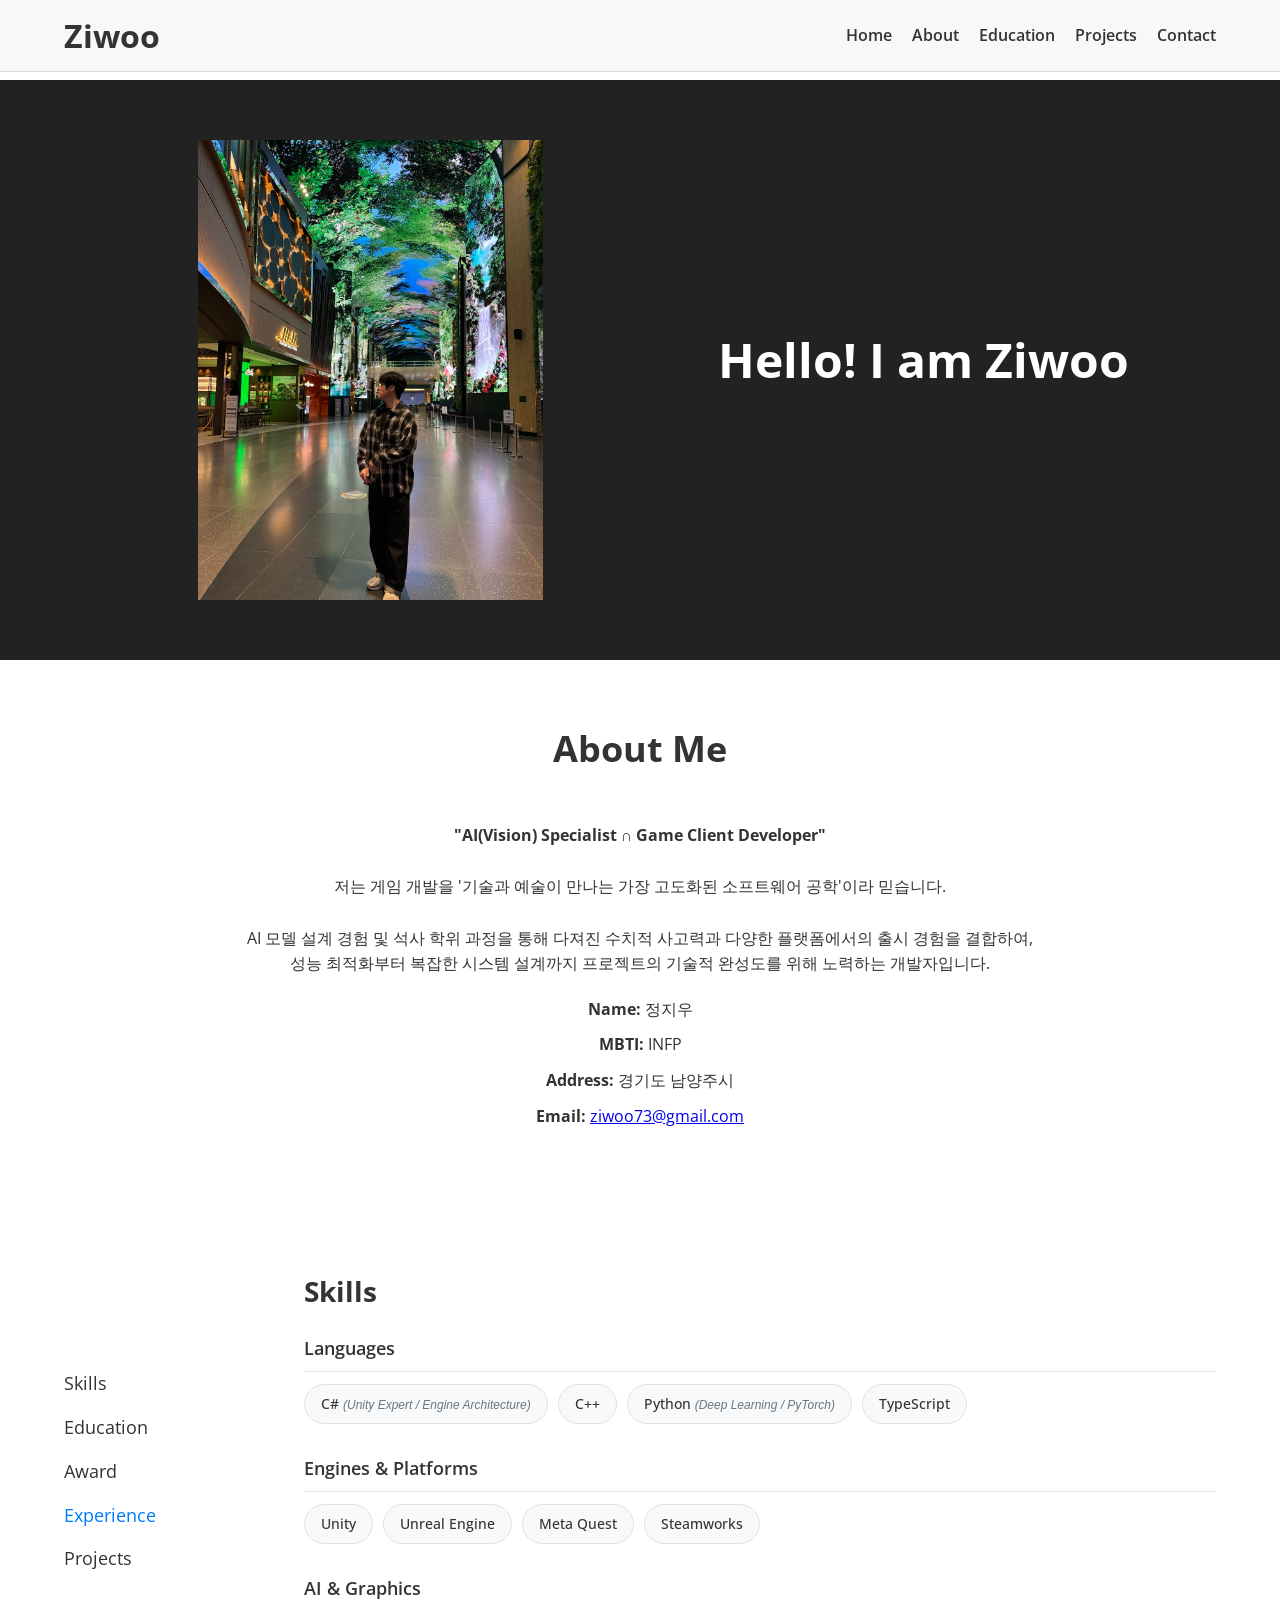
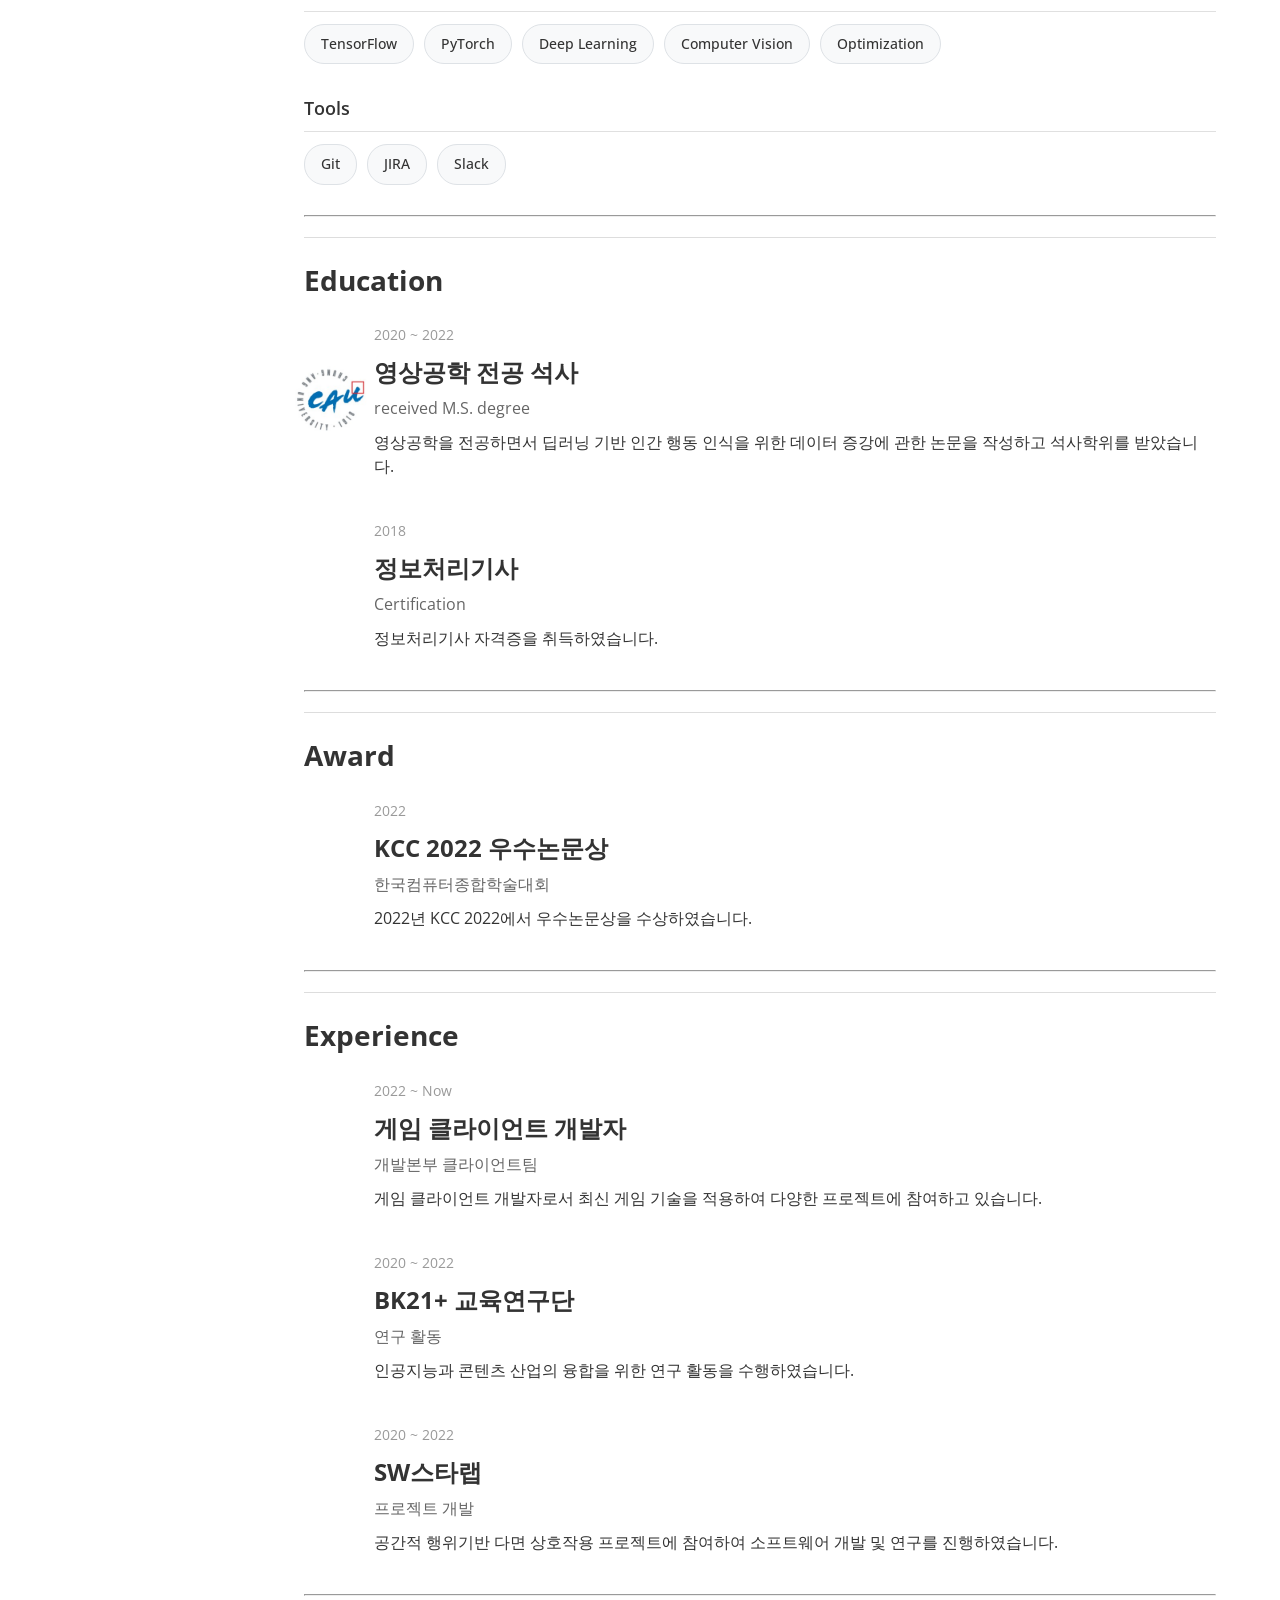
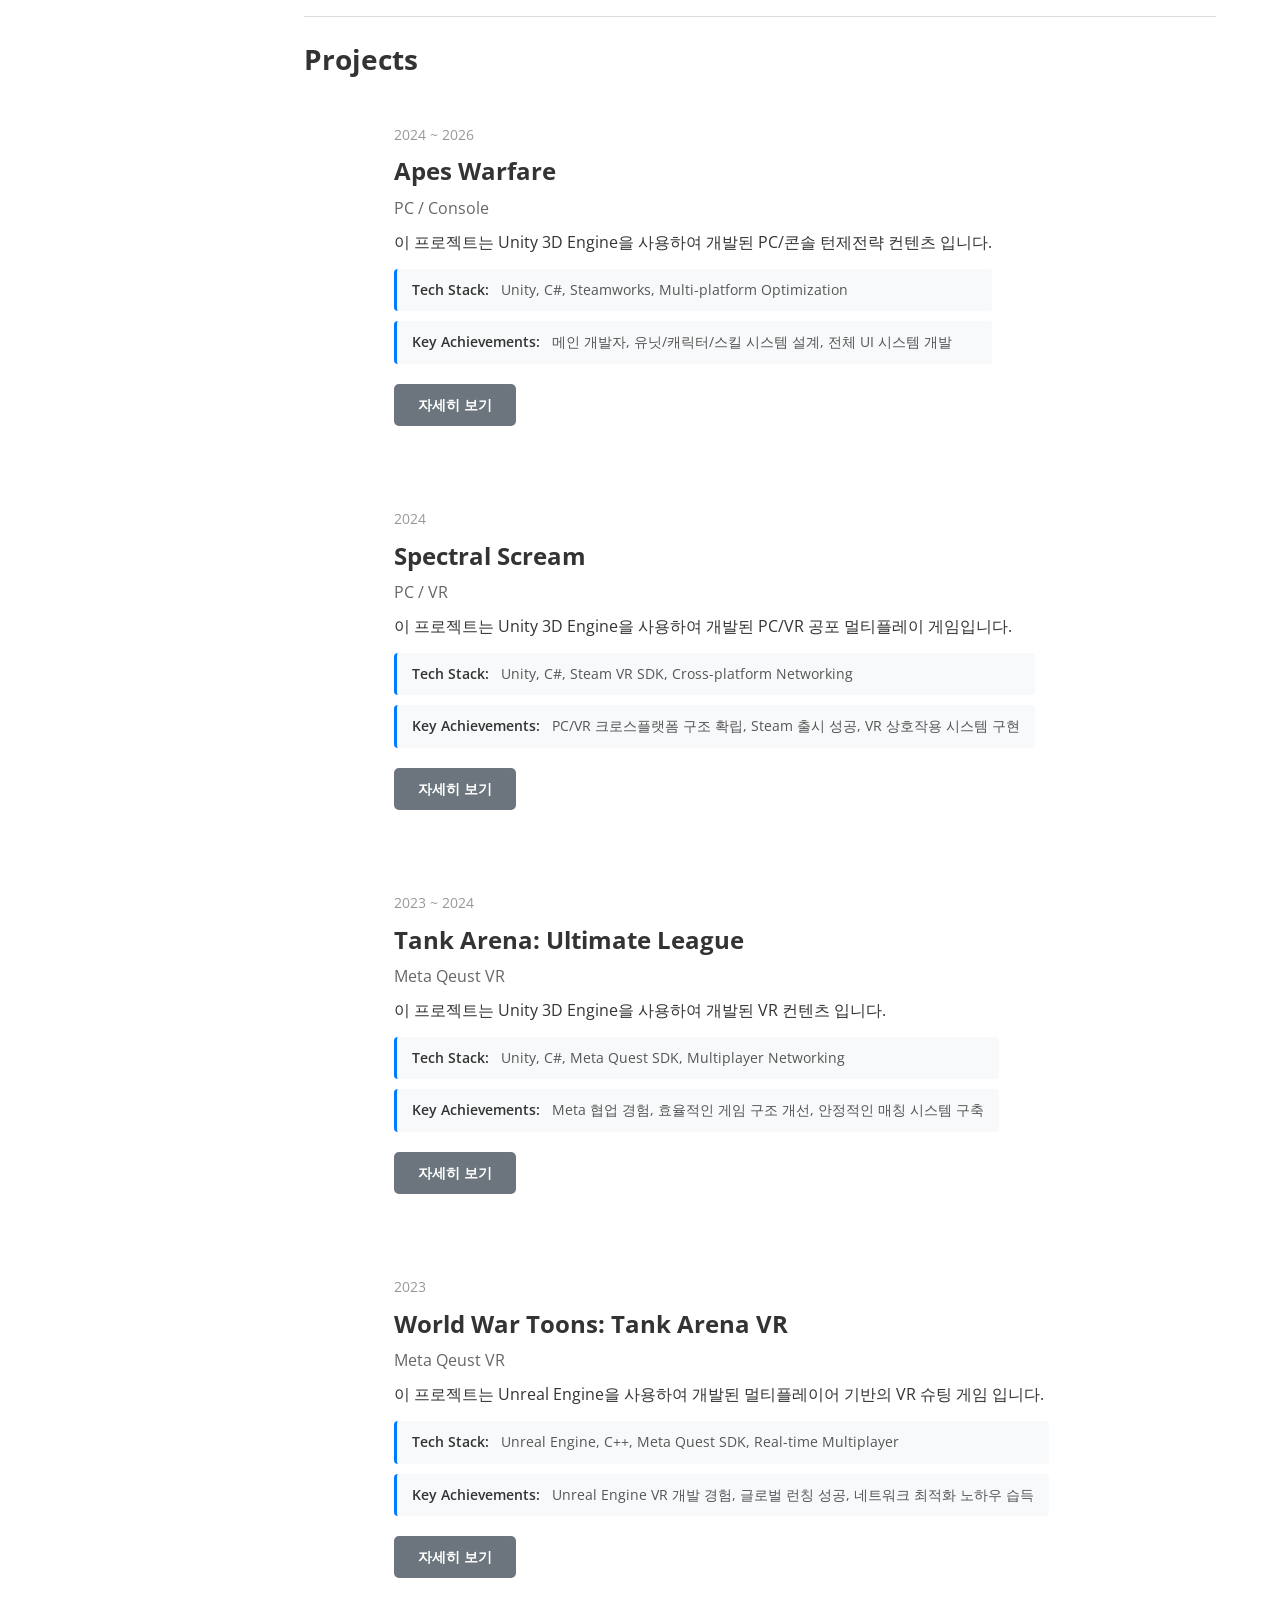
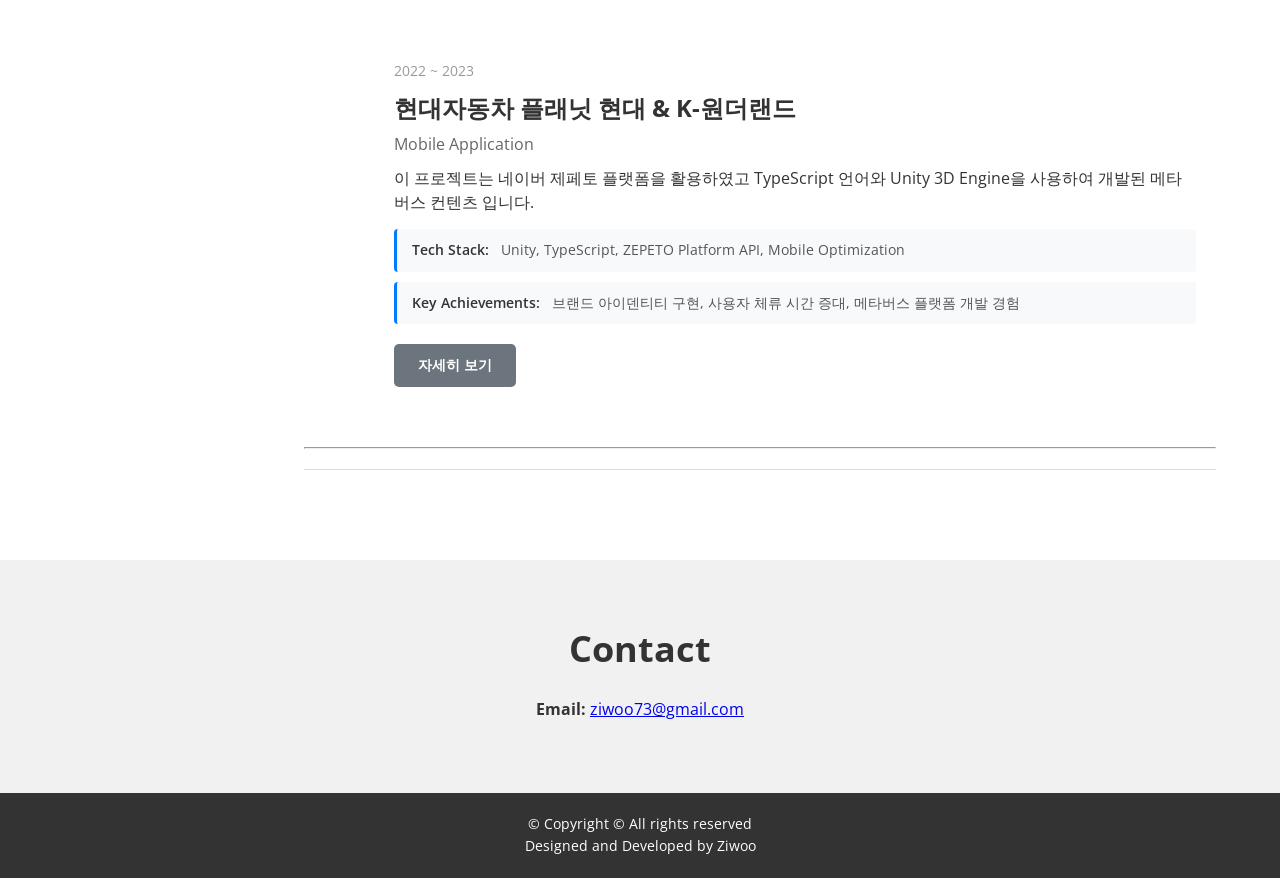
==== commit e6264343: "Update index.html" ====
--- a/index.html
+++ b/index.html
@@ -66,7 +66,7 @@
         <br>
         <strong>"AI(Vision) Specialist ∩ Game Client Developer"</strong>
         <br><br>
-        저는 게임 개발을 '기술과 예술이 만나는 가장 고도화된 소프트웨어 공학'이라 믿습니다. AI 모델 설계 경험 및 석사 학위 과정을 통해 다져진 수치적 사고력과 다양한 플랫폼에서의 출시 경험을 결합하여, 성능 최적화부터 복잡한 시스템 설계까지 프로젝트의 기술적 완성도를 위해 노력하는 개발자입니다.
+        저는 게임 개발을 '기술과 예술이 만나는 가장 고도화된 소프트웨어 공학'이라 믿습니다. <br><br> AI 모델 설계 경험 및 석사 학위 과정을 통해 다져진 수치적 사고력과 다양한 플랫폼에서의 출시 경험을 결합하여, 성능 최적화부터 복잡한 시스템 설계까지 프로젝트의 기술적 완성도를 위해 노력하는 개발자입니다.
       </p>
       <ul class="about-details">
         <li><strong>Name:</strong> 정지우</li>
--- a/educationsidebar.css
+++ b/educationsidebar.css
@@ -185,6 +185,26 @@
   font-size: 16px;
   line-height: 1.5;
   margin-bottom: 15px;
+}
+
+/* 프로젝트 Tech Stack 및 Achievements 스타일 */
+.project-tech,
+.project-achievements {
+  font-size: 14px;
+  line-height: 1.6;
+  color: #555;
+  margin-bottom: 10px;
+  padding: 10px 15px;
+  background-color: #f8f9fa;
+  border-left: 3px solid #007BFF;
+  border-radius: 4px;
+}
+
+.project-tech strong,
+.project-achievements strong {
+  color: #333;
+  font-weight: 600;
+  margin-right: 8px;
 }
 
 /* 자세히 보기 버튼 스타일 */
@@ -214,6 +234,52 @@
   text-align: left;
 }
 
+/* Skills 섹션 스타일 */
+.skills-category {
+  margin-bottom: 30px;
+}
+
+.skills-category-title {
+  font-size: 18px;
+  font-weight: 600;
+  color: #333;
+  margin-bottom: 12px;
+  padding-bottom: 8px;
+  border-bottom: 1px solid #e0e0e0;
+}
+
+.skills-tags {
+  display: flex;
+  flex-wrap: wrap;
+  gap: 10px;
+}
+
+.skill-tag {
+  display: inline-block;
+  padding: 8px 16px;
+  background-color: #f8f9fa;
+  color: #333;
+  border: 1px solid #dee2e6;
+  border-radius: 20px;
+  font-size: 14px;
+  font-weight: 500;
+  transition: all 0.3s ease;
+}
+
+.skill-tag:hover {
+  background-color: #e9ecef;
+  border-color: #007BFF;
+  transform: translateY(-2px);
+  box-shadow: 0 2px 6px rgba(0, 123, 255, 0.15);
+}
+
+.skill-note {
+  font-size: 12px;
+  color: #6c757d;
+  font-weight: 400;
+  font-style: italic;
+}
+
 
 
 @media (max-width: 768px) {
@@ -260,6 +326,21 @@
   .experience-content p,
   .project-content p {
     font-size: clamp(14px, 4vw, 16px);
+  }
+  
+  .project-tech,
+  .project-achievements {
+    font-size: clamp(12px, 3.5vw, 14px);
+    padding: 8px 12px;
+  }
+  
+  .skills-tags {
+    gap: 8px;
+  }
+  
+  .skill-tag {
+    padding: 6px 12px;
+    font-size: 13px;
   }
   
   .section-title {
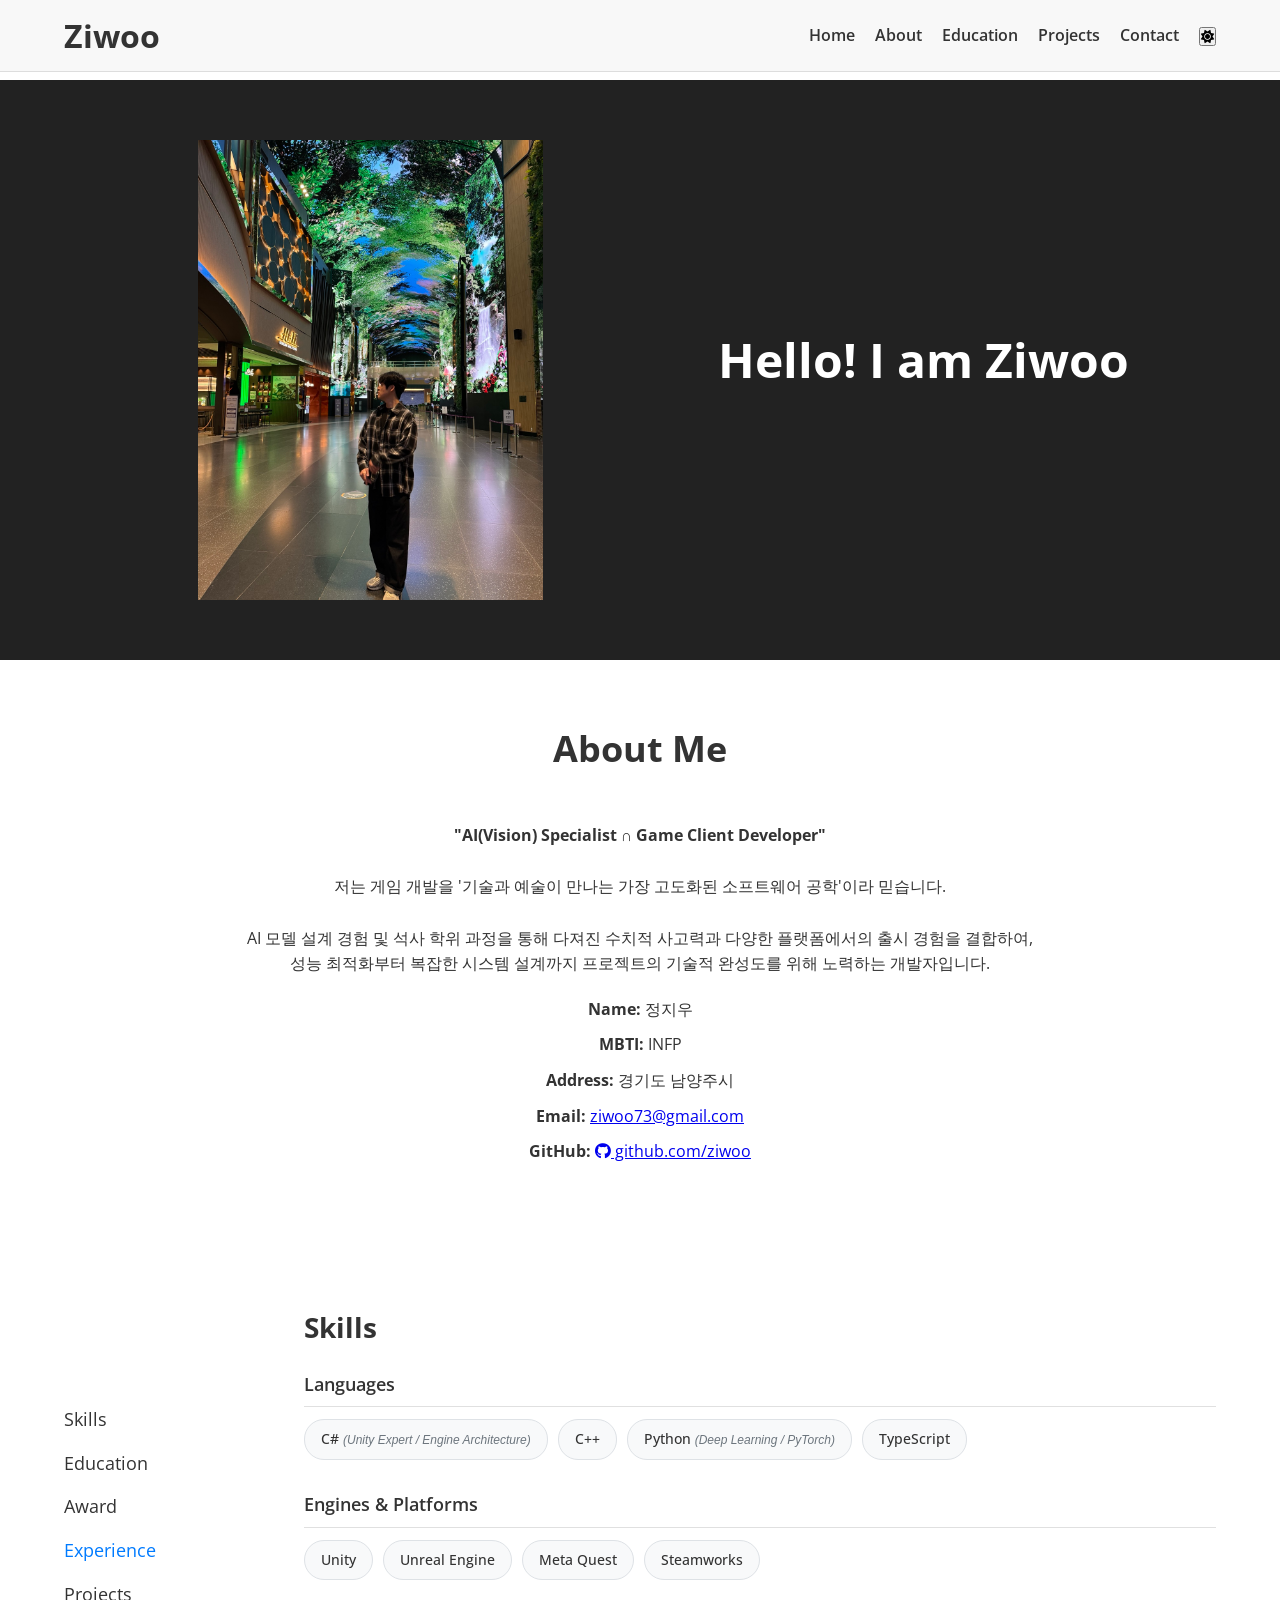
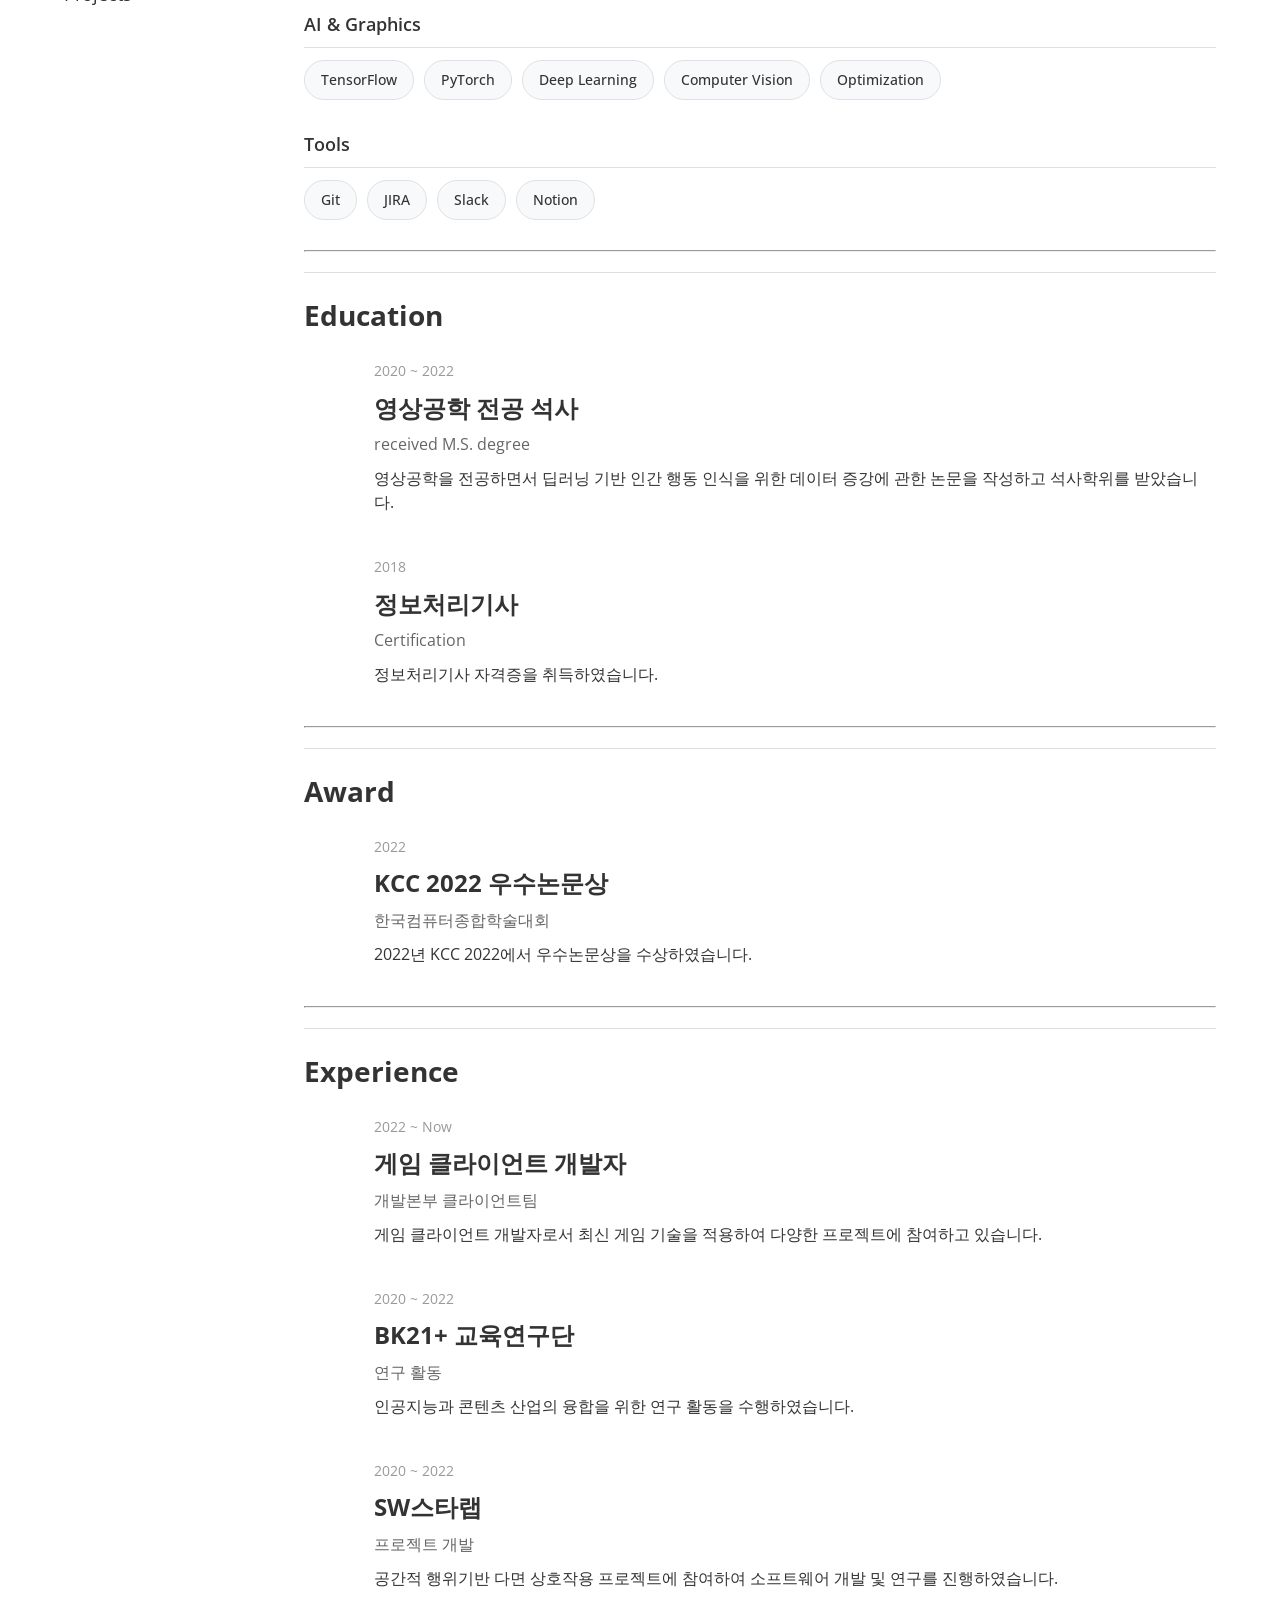
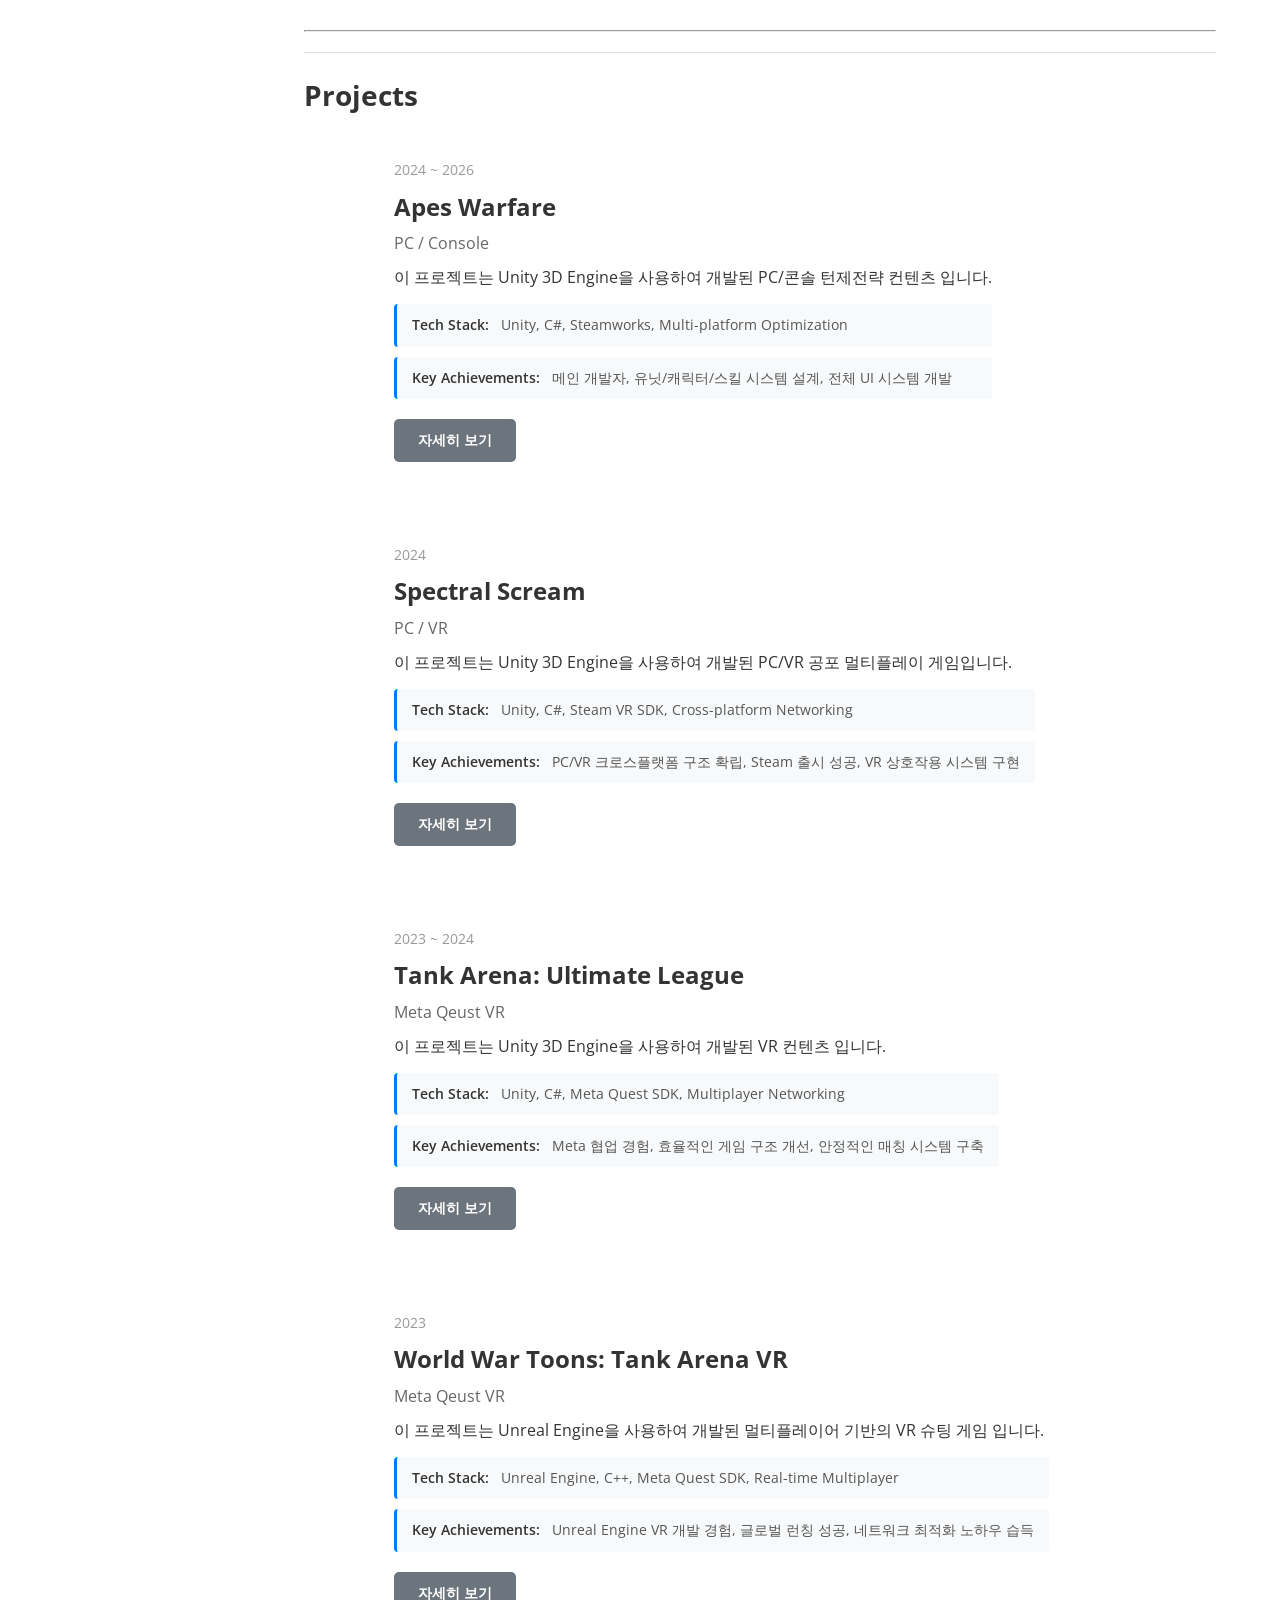
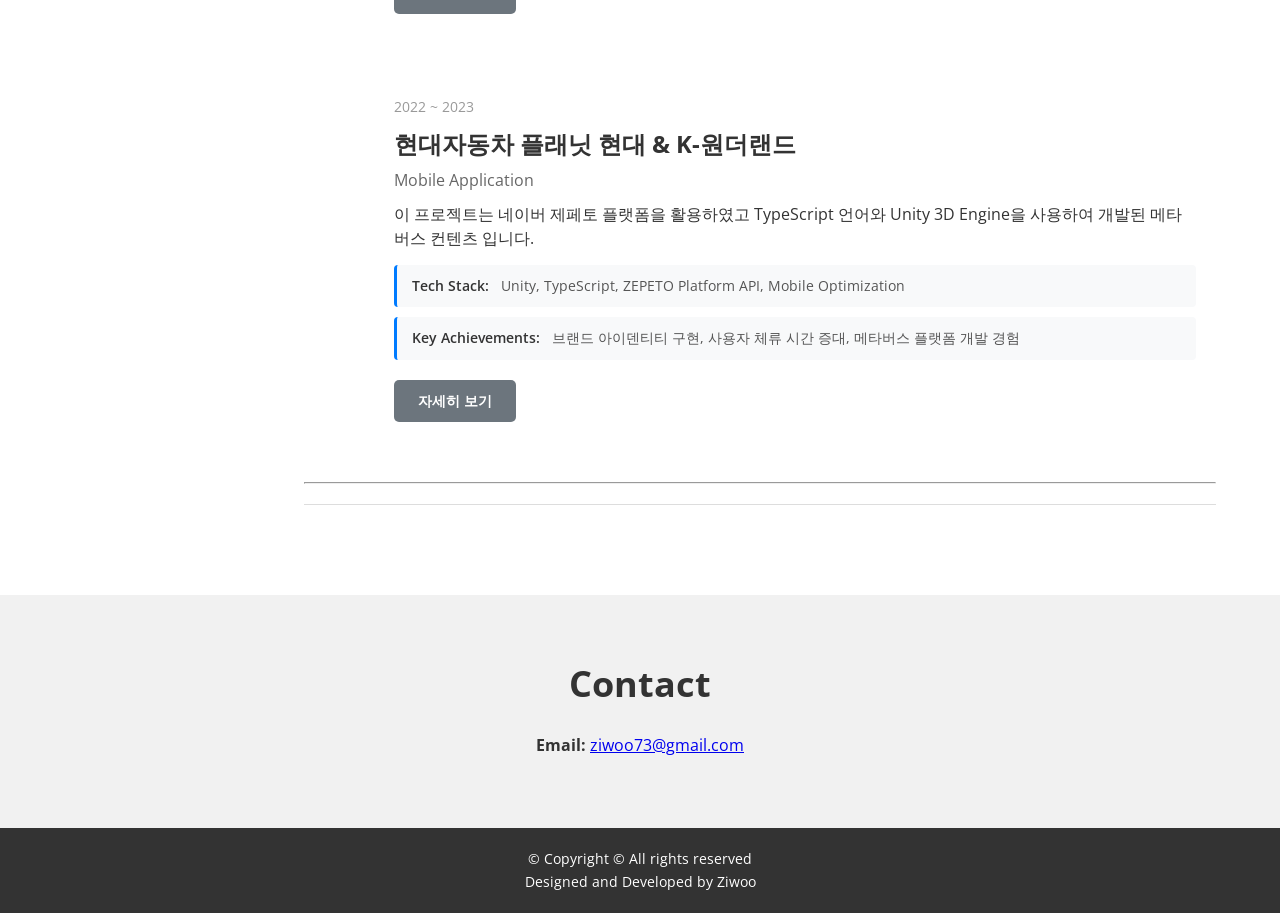
==== commit b7b4daef: "Update index.html" ====
--- a/index.html
+++ b/index.html
@@ -6,6 +6,8 @@
   <title>Ziwoo - Portfolio</title>
   <!-- Google Fonts -->
   <link href="https://fonts.googleapis.com/css2?family=Open+Sans:wght@400;600;700&display=swap" rel="stylesheet">
+  <!-- Font Awesome -->
+  <link rel="stylesheet" href="https://cdnjs.cloudflare.com/ajax/libs/font-awesome/6.4.0/css/all.min.css">
   <!-- CSS 파일 링크 -->
   <link rel="stylesheet" href="styles.css">
   <link rel="stylesheet" href="educationsidebar.css">
@@ -26,6 +28,9 @@
         <li><a href="#education">Education</a></li>
         <li><a href="#projects-content">Projects</a></li>
         <li><a href="#contact">Contact</a></li>
+        <li><button id="theme-toggle" class="theme-toggle" aria-label="테마 전환">
+          <i class="fas fa-sun"></i>
+        </button></li>
       </ul>
     </nav>
   </div>
@@ -73,6 +78,7 @@
         <li><strong>MBTI:</strong> INFP</li>
         <li><strong>Address:</strong> 경기도 남양주시</li>
         <li><strong>Email:</strong> <a href="mailto:ziwoo73@gmail.com">ziwoo73@gmail.com</a></li>
+        <li><strong>GitHub:</strong> <a href="https://github.com/ziwoo" target="_blank" class="github-link"><i class="fab fa-github"></i> github.com/ziwoo</a></li>
       </ul>
     </div>
   </section>
@@ -136,6 +142,7 @@
             <span class="skill-tag">Git</span>
             <span class="skill-tag">JIRA</span>
             <span class="skill-tag">Slack</span>
+            <span class="skill-tag">Notion</span>
           </div>
         </div>
 
@@ -149,8 +156,7 @@
         <!-- 항목 1: 영상공학 전공 석사 (4줄 구성) -->
         <div class="education-item">
           <div class="education-icon">
-            <img src="images/cau_logo.jpg" alt="">
-            <i class="fa-solid fa-video"></i>
+            <img src="images/cau_logo_.png" alt="">
           </div>
           <div class="education-content">
             <span class="date">2020 ~ 2022</span>
@@ -179,7 +185,6 @@
         <!-- 항목 2: 정보처리기사 (4줄 구성) -->
         <div class="education-item">
           <div class="education-icon">
-            <i class="fa-solid fa-certificate"></i>
           </div>
           <div class="education-content">
             <span class="date">2018</span>
@@ -199,7 +204,6 @@
         <h3 class="section-title">Award</h3>
         <div class="award-item">
           <div class="award-icon">
-            <i class="fa-solid fa-award"></i>
           </div>
           <div class="award-content">
             <span class="date">2022</span>
@@ -218,7 +222,6 @@
         <!-- 항목 1: 게임 클라이언트 개발자 -->
         <div class="experience-item">
           <div class="experience-icon">
-            <i class="fa-solid fa-briefcase"></i>
           </div>
           <div class="experience-content">
             <span class="date">2022 ~ Now</span>
@@ -231,7 +234,6 @@
         <!-- 항목 2: BK21+ 인공지능-콘텐츠 미래산업 교육연구단 -->
         <div class="experience-item">
           <div class="experience-icon">
-            <i class="fa-solid fa-lightbulb"></i>
           </div>
           <div class="experience-content">
             <span class="date">2020 ~ 2022</span>
@@ -244,7 +246,6 @@
         <!-- 항목 3: SW스타랩 -->
         <div class="experience-item">
           <div class="experience-icon">
-            <i class="fa-solid fa-code"></i>
           </div>
           <div class="experience-content">
             <span class="date">2020 ~ 2022</span>
--- a/educationsidebar.css
+++ b/educationsidebar.css
@@ -33,9 +33,18 @@
   transition: color 0.3s;
 }
 
+body.dark-mode .sidebar .nav li a {
+  color: #e0e0e0;
+}
+
 .sidebar .nav li a.active,
 .sidebar .nav li a:hover {
   color: #007BFF;
+}
+
+body.dark-mode .sidebar .nav li a.active,
+body.dark-mode .sidebar .nav li a:hover {
+  color: #4da6ff;
 }
 
 
@@ -49,6 +58,11 @@
   border-bottom: 1px solid #ddd;
   padding-bottom: 20px;  /* 구분선 위에 여백 추가 */
   margin-bottom: 20px;   /* 아래 콘텐츠와의 간격 */
+  transition: border-color 0.3s ease;
+}
+
+body.dark-mode .section-content {
+  border-bottom: 1px solid #444;
 }
 
 /* 활성화된 섹션 표시 */
@@ -78,6 +92,11 @@
   background-color: #f8f9fa;
   box-shadow: 0 4px 12px rgba(0, 0, 0, 0.1);
   transform: translateY(-2px);
+}
+
+body.dark-mode .project-item:hover {
+  background-color: #2a2a2a;
+  box-shadow: 0 4px 12px rgba(255, 255, 255, 0.05);
 }
 
 /* Education 아이콘, Award 아이콘, Experience 아이콘, Project 아이콘 */
@@ -92,6 +111,13 @@
   align-items: center;
   justify-content: center;
   margin-right: 20px;
+  transition: color 0.3s ease;
+}
+
+body.dark-mode .award-icon,
+body.dark-mode .experience-icon,
+body.dark-mode .project-icon {
+  color: #4da6ff;
 }
 
 .education-item {
@@ -141,6 +167,13 @@
 .experience-content h4 {
   margin: 5px 0;
   font-size: 24px;
+  transition: color 0.3s ease;
+}
+
+body.dark-mode .education-content h4,
+body.dark-mode .award-content h4,
+body.dark-mode .experience-content h4 {
+  color: #e0e0e0;
 }
 
 .education-content .position,
@@ -149,6 +182,13 @@
   font-size: 16px;
   color: #666;
   margin-bottom: 10px;
+  transition: color 0.3s ease;
+}
+
+body.dark-mode .education-content .position,
+body.dark-mode .award-content .position,
+body.dark-mode .experience-content .position {
+  color: #999;
 }
 
 .education-content p,
@@ -171,14 +211,26 @@
   transition: color 0.3s ease;
 }
 
+body.dark-mode .project-content h4 {
+  color: #e0e0e0;
+}
+
 .project-item:hover .project-content h4 {
   color: #007BFF;
+}
+
+body.dark-mode .project-item:hover .project-content h4 {
+  color: #4da6ff;
 }
 
 .project-content .position {
   font-size: 16px;
   color: #666;
   margin-bottom: 10px;
+}
+
+body.dark-mode .project-content .position {
+  color: #999;
 }
 
 .project-content p {
@@ -198,6 +250,14 @@
   background-color: #f8f9fa;
   border-left: 3px solid #007BFF;
   border-radius: 4px;
+  transition: all 0.3s ease;
+}
+
+body.dark-mode .project-tech,
+body.dark-mode .project-achievements {
+  color: #b0b0b0;
+  background-color: #2a2a2a;
+  border-left: 3px solid #4da6ff;
 }
 
 .project-tech strong,
@@ -205,6 +265,11 @@
   color: #333;
   font-weight: 600;
   margin-right: 8px;
+}
+
+body.dark-mode .project-tech strong,
+body.dark-mode .project-achievements strong {
+  color: #e0e0e0;
 }
 
 /* 자세히 보기 버튼 스타일 */
@@ -221,10 +286,20 @@
   margin-top: 10px;
 }
 
+body.dark-mode .project-detail-btn {
+  background-color: #4da6ff;
+  color: #1a1a1a;
+}
+
 .project-detail-btn:hover {
   background-color: #5a6268;
   transform: translateX(5px);
   box-shadow: 0 2px 8px rgba(108, 117, 125, 0.3);
+}
+
+body.dark-mode .project-detail-btn:hover {
+  background-color: #66b3ff;
+  box-shadow: 0 2px 8px rgba(77, 166, 255, 0.3);
 }
 
 /* 섹션 타이틀 */
@@ -246,6 +321,12 @@
   margin-bottom: 12px;
   padding-bottom: 8px;
   border-bottom: 1px solid #e0e0e0;
+  transition: all 0.3s ease;
+}
+
+body.dark-mode .skills-category-title {
+  color: #e0e0e0;
+  border-bottom: 1px solid #444;
 }
 
 .skills-tags {
@@ -266,6 +347,12 @@
   transition: all 0.3s ease;
 }
 
+body.dark-mode .skill-tag {
+  background-color: #2a2a2a;
+  color: #e0e0e0;
+  border: 1px solid #444;
+}
+
 .skill-tag:hover {
   background-color: #e9ecef;
   border-color: #007BFF;
@@ -273,11 +360,21 @@
   box-shadow: 0 2px 6px rgba(0, 123, 255, 0.15);
 }
 
+body.dark-mode .skill-tag:hover {
+  background-color: #3a3a3a;
+  border-color: #4da6ff;
+  box-shadow: 0 2px 6px rgba(77, 166, 255, 0.15);
+}
+
 .skill-note {
   font-size: 12px;
   color: #6c757d;
   font-weight: 400;
   font-style: italic;
+}
+
+body.dark-mode .skill-note {
+  color: #999;
 }
 
 
